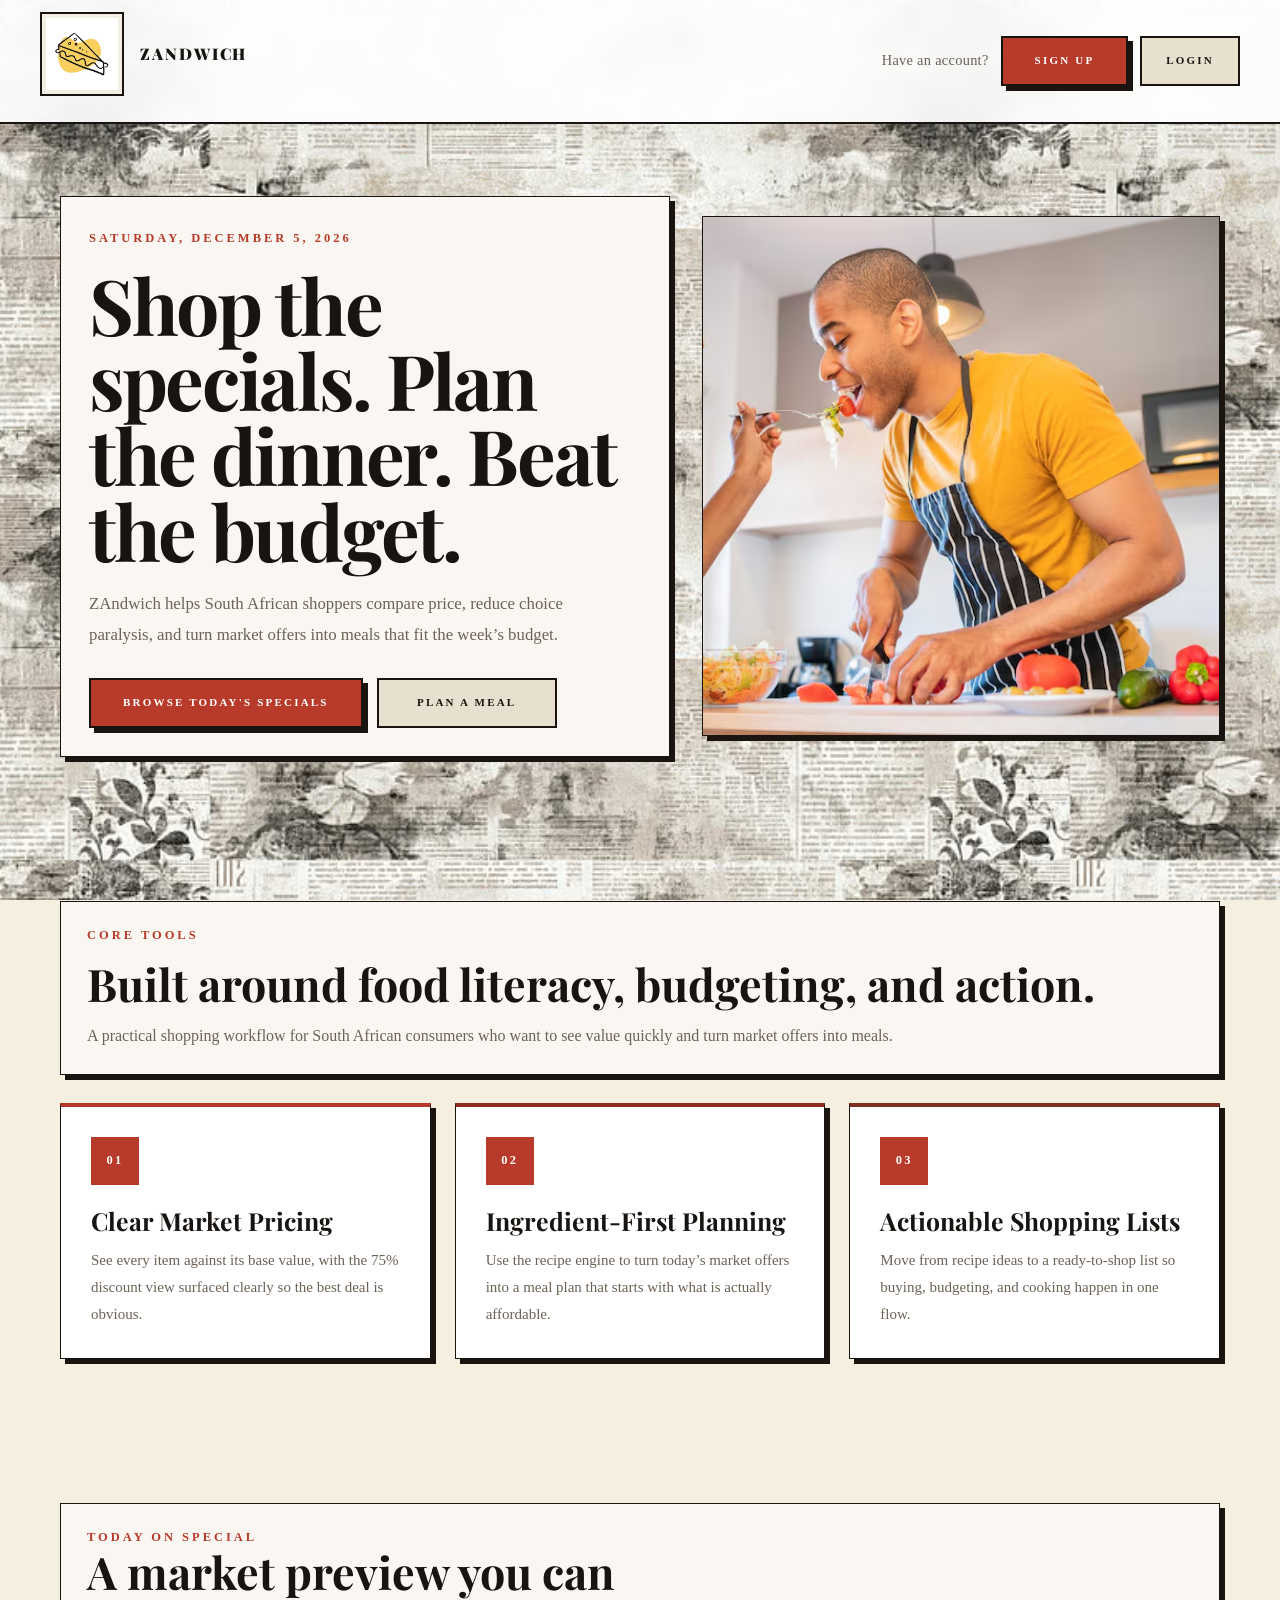
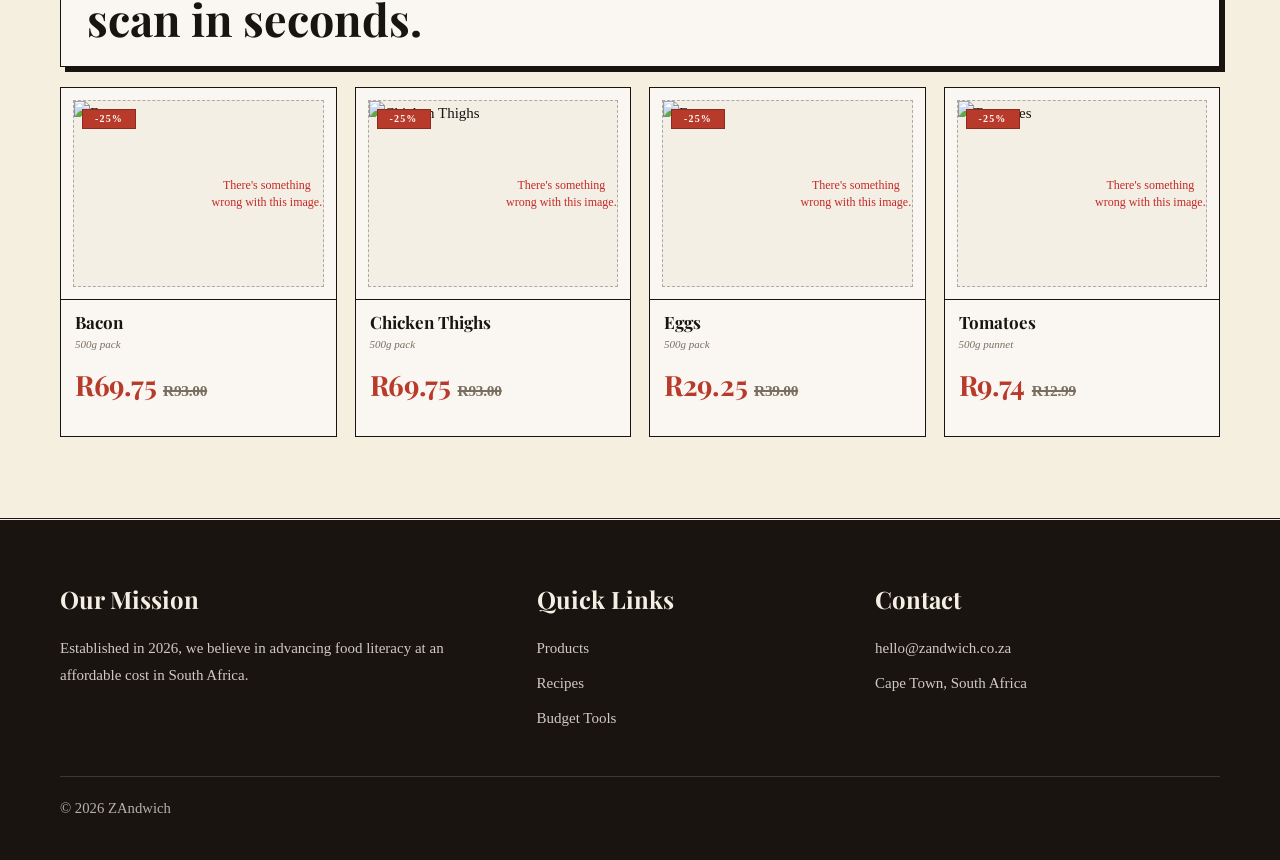
==== docs/index.html @ cca7b89f "Add files via upload" ====
<!DOCTYPE html>
<html lang="en">
<head>
  <meta charset="UTF-8">
  <meta name="viewport" content="width=device-width, initial-scale=1.0">
  <title>ZAndwich | Home</title>
  <link rel="preconnect" href="https://fonts.googleapis.com">
  <link rel="preconnect" href="https://fonts.gstatic.com" crossorigin>
  <link href="https://fonts.googleapis.com/css2?family=Inter:wght@400;500;600;700;800&family=Playfair+Display:wght@700;800;900&display=swap" rel="stylesheet">
  <link rel="icon" type="image/jpeg" href="../Media/sandwich-simple-doodle-illustration-vector.jpg">
  <link rel="apple-touch-icon" href="../Media/sandwich-simple-doodle-illustration-vector.jpg">
  <link rel="stylesheet" href="style.css">
</head>
<body class="landing-page">
  <header class="landing-header">
    <div class="landing-container landing-header__inner">
      <a href="home.html" class="landing-brand" aria-label="Go to home page">
        <img class="site-logo site-logo--landing" src="../Media/sandwich-simple-doodle-illustration-vector.jpg" alt="ZAndwich logo" loading="eager">
        <span class="landing-brand__wordmark">ZAndwich</span>
      </a>
      <div class="landing-header__auth">
        <span class="landing-header__question">Have an account?</span>
        <a href="profile.html?mode=register" class="btn-primary">Sign Up</a>
        <a href="profile.html?mode=login" class="btn-secondary">Login</a>
      </div>
    </div>
  </header>

  <main>
    <section class="landing-section landing-hero-section">
      <div class="landing-container">
        <div class="split-hero">
          <div class="split-hero__content">
            <p class="split-hero__eyebrow" id="landing-date">Monday, April 20, 2026</p>
            <h1 class="split-hero__title">Shop the specials. Plan the dinner. Beat the budget.</h1>
            <p class="split-hero__lede">ZAndwich helps South African shoppers compare price, reduce choice paralysis, and turn market offers into meals that fit the week’s budget.</p>
            <div class="split-hero__actions">
              <a href="shop.html?specials=1" class="btn-primary">Browse Today's Specials</a>
              <a href="recipes.html" class="btn-secondary">Plan a Meal</a>
            </div>
          </div>
          <div class="split-hero__media">
            <img src="../Media/portrait-young-latin-couple-cooking-together-kitchen-home_58466-15643.avif" alt="A couple cooking together in a kitchen" loading="eager">
          </div>
        </div>
      </div>
    </section>

    <section class="landing-section landing-features-section">
      <div class="landing-container">
        <div class="section-intro">
          <p class="section-intro__eyebrow">Core Tools</p>
          <h2 class="section-intro__title">Built around food literacy, budgeting, and action.</h2>
          <p class="section-intro__lede">A practical shopping workflow for South African consumers who want to see value quickly and turn market offers into meals.</p>
        </div>
        <div class="feature-grid">
          <article class="feature-card feature-card--green">
            <span class="feature-card__index">01</span>
            <h3>Clear Market Pricing</h3>
            <p>See every item against its base value, with the 75% discount view surfaced clearly so the best deal is obvious.</p>
          </article>
          <article class="feature-card feature-card--orange">
            <span class="feature-card__index">02</span>
            <h3>Ingredient-First Planning</h3>
            <p>Use the recipe engine to turn today’s market offers into a meal plan that starts with what is actually affordable.</p>
          </article>
          <article class="feature-card feature-card--gold">
            <span class="feature-card__index">03</span>
            <h3>Actionable Shopping Lists</h3>
            <p>Move from recipe ideas to a ready-to-shop list so buying, budgeting, and cooking happen in one flow.</p>
          </article>
        </div>
      </div>
    </section>

    <section class="landing-section landing-specials-section">
      <div class="landing-container">
        <div class="section-intro section-intro--split">
          <div>
            <p class="section-intro__eyebrow">Today on Special</p>
            <h2 class="section-intro__title">A market preview you can scan in seconds.</h2>
          </div>
          <p class="section-intro__lede"></p>
        </div>
        <div class="specials-rail" id="landing-specials-rail" aria-label="Today on special" aria-live="polite">
          <p class="shop-error">Loading specials...</p>
        </div>
      </div>
    </section>
  </main>

  <footer class="landing-footer">
    <div class="landing-container">
      <div class="landing-footer__grid">
        <div class="landing-footer__column">
          <h3>Our Mission</h3>
          <p>Established in 2026, we believe in advancing food literacy at an affordable cost in South Africa.</p>
        </div>
        <nav class="landing-footer__column" aria-label="Quick links">
          <h3>Quick Links</h3>
          <a href="shop.html?specials=1">Products</a>
          <a href="recipes.html">Recipes</a>
          <a href="profile.html">Budget Tools</a>
        </nav>
        <div class="landing-footer__column">
          <h3>Contact</h3>
          <a href="mailto:hello@zandwich.co.za">hello@zandwich.co.za</a>
          <p>Cape Town, South Africa</p>
        </div>
      </div>
      <div class="landing-footer__base">
        <p>© 2026 ZAndwich</p>
      </div>
    </div>
  </footer>

  <script src="scripts/data-utils.js"></script>
  <script>
    (function () {
      const dateElement = document.getElementById('landing-date');

      if (dateElement) {
        const formatted = new Intl.DateTimeFormat('en-US', {
          weekday: 'long',
          month: 'long',
          day: 'numeric',
          year: 'numeric'
        }).format(new Date());

        dateElement.textContent = formatted;
      }

      const specialsRail = document.getElementById('landing-specials-rail');
      if (!specialsRail) return;

      const escapeHtml = value => String(value || '')
        .replace(/&/g, '&amp;')
        .replace(/</g, '&lt;')
        .replace(/>/g, '&gt;')
        .replace(/"/g, '&quot;')
        .replace(/'/g, '&#39;');

      function hydrateSpecialImages(scope) {
        scope.querySelectorAll('.product-card-img[data-image-url]').forEach(container => {
          const imageUrl = (container.dataset.imageUrl || '').trim();
          const imageAlt = (container.dataset.imageAlt || 'Product image').trim();
          const errorLabel = container.querySelector('.product-image-error');
          if (errorLabel) errorLabel.classList.add('is-hidden');

          if (!imageUrl) {
            const label = container.querySelector('.product-card-img-label');
            if (label) label.classList.add('is-hidden');
            if (errorLabel) errorLabel.classList.remove('is-hidden');
            return;
          }

          if (container.querySelector('img')) return;

          const img = document.createElement('img');
          img.src = imageUrl;
          img.alt = imageAlt;
          img.addEventListener('load', () => {
            const label = container.querySelector('.product-card-img-label');
            if (label) label.classList.add('is-hidden');
          });
          img.addEventListener('error', () => {
            const label = container.querySelector('.product-card-img-label');
            if (label) label.classList.add('is-hidden');
            if (errorLabel) errorLabel.classList.remove('is-hidden');
          });
          container.prepend(img);
        });
      }

      async function loadSpecials() {
        try {
          const response = await fetch('scripts/products.JSON');
          if (!response.ok) throw new Error('Failed to load products.');

          const rawProducts = await response.json();
          const normalizedProducts = Array.isArray(rawProducts)
            ? rawProducts.map(product => window.ZDataUtils?.normalizeProductData ? window.ZDataUtils.normalizeProductData(product) : product)
            : [];

          const specials = normalizedProducts
            .filter(product => product && product.available !== false && product.special)
            .sort((a, b) => {
              const aSaving = Number(a.compareAtPrice || 0) - Number(a.price || 0);
              const bSaving = Number(b.compareAtPrice || 0) - Number(b.price || 0);
              return bSaving - aSaving || String(a.name || '').localeCompare(String(b.name || ''));
            })
            .slice(0, 4);

          if (!specials.length) {
            specialsRail.innerHTML = '<p class="shop-error">No specials available right now.</p>';
            return;
          }

          specialsRail.innerHTML = specials.map(product => {
            const priceMarkup = window.ZDataUtils?.renderPriceMarkup
              ? window.ZDataUtils.renderPriceMarkup(product)
              : `<span class="product-card-price">R${Number(product.price || 0).toFixed(2)}</span>`;

            return `
              <article class="product-card landing-special-card">
                <a href="product.html?id=${encodeURIComponent(product.id)}" class="product-card-link" aria-label="View ${escapeHtml(product.name)}">
                  <div class="product-card-img" data-image-url="${escapeHtml(product.img || '')}" data-image-alt="${escapeHtml(product.name)}">
                    ${window.ZDataUtils?.renderDiscountBadge ? window.ZDataUtils.renderDiscountBadge(product) : ''}
                    <span class="product-card-img-label">[IMG]</span>
                    <span class="product-image-error is-hidden">There's something wrong with this image.</span>
                  </div>
                  <div class="product-card-body">
                    <span class="product-card-name">${escapeHtml(product.name)}</span>
                    <span class="product-card-qty">${escapeHtml(product.unit || `${product.weight || 0}g`)}</span>
                    ${priceMarkup}
                  </div>
                </a>
              </article>
            `;
          }).join('');

          hydrateSpecialImages(specialsRail);
        } catch (error) {
          console.error(error);
          specialsRail.innerHTML = '<p class="shop-error">Could not load special offers.</p>';
        }
      }

      loadSpecials();
    })();
  </script>
</body>
</html>
---- docs/style.css ----
/* ZAndwich site styles */

/* ── Reset & Base ── */
*, *::before, *::after { box-sizing: border-box; margin: 0; padding: 0; }

:root {
  --cream: #F4EFE4;
  --cream-dark: #E8E0CE;
  --ink: #1A1410;
  --ink-light: #3D3428;
  --ink-faint: #7A6E60;
  --red: #B83A2A;
  --red-dark: #8C2B1E;
  --rule: #1A1410;
  --card-bg: #FAF7F2;
  --paper-base: #f5efdf;
  --paper-texture-url-primary: url('../Media/pngtree-newspaper-textured-background-with-grunge-and-vintage-elements-in-a-white-image_17281530.jpg');
  --paper-texture-url-secondary: url('../Media/istockphoto-1355531876-612x612.jpg');
}

html { scroll-behavior: smooth; }

.is-hidden {
  display: none !important;
}

body {
  background-color: var(--paper-base);
  color: var(--ink);
  font-family: 'Libre Baskerville', Georgia, serif;
  font-size: 15px;
  line-height: 1.6;
  position: relative;
  isolation: isolate;
}


body.landing-page {
  --landing-surface: #ffffff;
  --landing-ink: #171411;
  --landing-muted: #6c6256;
  --landing-border: rgba(23, 20, 17, 0.12);
  --landing-shadow: 0 18px 45px rgba(23, 20, 17, 0.08);
  --landing-accent: var(--red);
  --landing-accent-2: var(--red-dark);
  --landing-accent-3: #7e2f22;
  background: var(--paper-base);
  color: var(--landing-ink);
  font-family: 'Libre Baskerville', Georgia, serif;
}

body.landing-page .site-logo--landing {
  width: 84px;
  height: 84px;
}

.landing-container {
  width: 100%;
  max-width: 1200px;
  margin: 0 auto;
  padding: 0 20px;
}

.landing-header {
  position: sticky;
  top: 0;
  z-index: 50;
  background: rgba(255, 255, 255, 0.92);
  backdrop-filter: blur(10px);
  border-bottom: 2px solid var(--ink);
}

.landing-header__inner {
  min-height: 58px;
  padding: 12px 0;
  display: flex;
  align-items: center;
  justify-content: space-between;
  gap: 24px;
}

.landing-brand {
  display: inline-flex;
  align-items: center;
  gap: 16px;
  color: inherit;
  text-decoration: none;
}

.landing-brand__wordmark {
  font-family: 'Playfair Display', serif;
  font-size: 1rem;
  letter-spacing: 0.12em;
  text-transform: uppercase;
  font-weight: 900;
}

.landing-header__auth {
  display: inline-flex;
  align-items: center;
  gap: 12px;
  flex-wrap: wrap;
  justify-content: flex-end;
}

.landing-header__question {
  font-family: 'Libre Baskerville', serif;
  font-size: 0.9rem;
  color: var(--landing-muted);
  letter-spacing: 0.02em;
}

.landing-section {
  padding: 72px 0;
}

.split-hero {
  display: flex;
  align-items: center;
  gap: 32px;
}

.split-hero__content {
  flex: 1 1 54%;
  min-width: 0;
  padding: 28px;
  background: var(--card-bg);
  border: 1.5px solid var(--ink);
  box-shadow: 5px 5px 0 var(--ink);
}

.split-hero__eyebrow {
  display: inline-flex;
  align-items: center;
  gap: 10px;
  margin-bottom: 18px;
  color: var(--red);
  font-size: 0.78rem;
  font-weight: 700;
  letter-spacing: 0.24em;
  text-transform: uppercase;
}

.split-hero__title {
  max-width: 12ch;
  margin: 0;
  font-family: 'Playfair Display', serif;
  font-size: clamp(3rem, 6vw, 5.5rem);
  line-height: 0.98;
  letter-spacing: -0.03em;
}

.split-hero__lede {
  max-width: 58ch;
  margin-top: 20px;
  font-size: 1.05rem;
  line-height: 1.85;
  color: var(--landing-muted);
}

.split-hero__actions {
  display: flex;
  flex-wrap: wrap;
  gap: 14px;
  margin-top: 28px;
}

.split-hero__media {
  flex: 1 1 46%;
  display: flex;
  justify-content: flex-end;
}

.split-hero__media img {
  display: block;
  width: 100%;
  height: 100%;
  min-height: 520px;
  object-fit: cover;
  object-position: 78% center;
  border-radius: 0;
  border: 1.5px solid var(--ink);
  box-shadow: 5px 5px 0 var(--ink);
}

.section-intro {
  display: grid;
  gap: 14px;
  padding: 24px 26px;
  background: var(--card-bg);
  border: 1.5px solid var(--ink);
  box-shadow: 5px 5px 0 var(--ink);
  margin-bottom: 28px;
}

.section-intro--split {
  grid-template-columns: minmax(0, 1fr) minmax(0, 0.9fr);
  align-items: end;
}

.landing-specials-section .section-intro {
  margin-bottom: 20px;
}

.section-intro__eyebrow {
  color: var(--red);
  font-size: 0.78rem;
  font-weight: 700;
  letter-spacing: 0.24em;
  text-transform: uppercase;
}

.section-intro__title {
  margin: 0;
  font-family: 'Playfair Display', serif;
  font-size: clamp(2rem, 3.5vw, 3.3rem);
  line-height: 1.05;
}

.section-intro__lede {
  margin: 0;
  font-size: 1rem;
  line-height: 1.85;
  color: var(--landing-muted);
}

.feature-grid {
  display: grid;
  grid-template-columns: repeat(3, minmax(0, 1fr));
  gap: 24px;
}

.feature-card {
  background: var(--landing-surface);
  border-radius: 0;
  padding: 30px;
  box-shadow: 5px 5px 0 var(--ink);
  border: 1.5px solid var(--ink);
  border-top: 4px solid var(--red);
}

.feature-card--green {
  border-top-color: var(--red);
}

.feature-card--orange {
  border-top-color: var(--red-dark);
}

.feature-card--gold {
  border-top-color: #7e2f22;
}

.feature-card__index {
  display: inline-flex;
  align-items: center;
  justify-content: center;
  min-width: 48px;
  min-height: 48px;
  margin-bottom: 22px;
  border-radius: 0;
  background: var(--red);
  color: #fff;
  font-size: 0.78rem;
  font-weight: 800;
  letter-spacing: 0.18em;
}

.feature-card h3 {
  margin: 0 0 12px;
  font-family: 'Playfair Display', serif;
  font-size: 1.55rem;
  line-height: 1.1;
}

.feature-card p {
  margin: 0;
  color: var(--landing-muted);
  line-height: 1.8;
}

.specials-rail {
  display: grid;
  grid-auto-flow: column;
  grid-auto-columns: minmax(250px, 1fr);
  gap: 18px;
  overflow-x: auto;
  padding-bottom: 8px;
  scroll-snap-type: x proximity;
}

.special-card {
  scroll-snap-align: start;
  background: var(--landing-surface);
  border-radius: 0;
  box-shadow: 5px 5px 0 var(--ink);
  overflow: hidden;
  border: 1.5px solid var(--ink);
}

.special-card__image {
  aspect-ratio: 4 / 3;
  background:
    radial-gradient(circle at 22% 18%, rgba(255, 255, 255, 0.72), transparent 26%),
    linear-gradient(135deg, #9fc27b 0%, #d9d08f 48%, #b6d0c8 100%);
}

.special-card__image--tomato {
  background:
    radial-gradient(circle at 24% 20%, rgba(255, 255, 255, 0.72), transparent 26%),
    linear-gradient(135deg, #c65a4a 0%, #ea9c6d 48%, #d4bc72 100%);
}

.special-card__image--eggs {
  background:
    radial-gradient(circle at 24% 20%, rgba(255, 255, 255, 0.72), transparent 26%),
    linear-gradient(135deg, #d7d1bf 0%, #f1e4b3 48%, #c8a27a 100%);
}

.special-card__image--oil {
  background:
    radial-gradient(circle at 24% 20%, rgba(255, 255, 255, 0.72), transparent 26%),
    linear-gradient(135deg, #c8a54f 0%, #e4d38c 48%, #9f8454 100%);
}

.special-card__body {
  padding: 22px;
}

.special-card__badge {
  display: inline-flex;
  align-items: center;
  justify-content: center;
  margin-bottom: 14px;
  padding: 6px 10px;
  border-radius: 0;
  background: var(--red);
  color: #fff;
  font-size: 0.72rem;
  font-weight: 800;
  letter-spacing: 0.18em;
  text-transform: uppercase;
}

.special-card h3 {
  margin: 0;
  font-family: 'Playfair Display', serif;
  font-size: 1.55rem;
  line-height: 1.1;
}

.special-card__price {
  margin: 12px 0 4px;
  font-size: 1.7rem;
  font-weight: 800;
  letter-spacing: -0.03em;
}

.special-card__meta {
  margin: 0;
  color: var(--landing-muted);
  font-size: 0.95rem;
}

.landing-button {
  display: inline-flex;
  align-items: center;
  justify-content: center;
  text-decoration: none;
}

.landing-header__auth .btn-secondary {
  min-width: 0;
}

.landing-header__auth .btn-primary {
  min-width: 0;
}

.landing-footer {
  background: var(--ink);
  color: #f3ede4;
  padding: 80px 0 32px;
}

.landing-footer__grid {
  display: grid;
  grid-template-columns: minmax(0, 1.3fr) minmax(0, 0.9fr) minmax(0, 1fr);
  gap: 28px;
}

.landing-footer__column h3 {
  margin: 0 0 16px;
  font-family: 'Playfair Display', serif;
  font-size: 1.5rem;
}

.landing-footer__column p,
.landing-footer__column a {
  color: rgba(243, 237, 228, 0.84);
  text-decoration: none;
  line-height: 1.8;
}

.landing-footer__column a:hover {
  color: #fff;
}

.landing-special-card .product-card-body {
  border-top: 1px solid var(--ink);
}

.landing-special-card.product-card:hover {
  transform: translateY(-2px);
  box-shadow: 5px 5px 0 var(--red-dark);
}

.landing-footer__column a {
  display: block;
  margin-bottom: 8px;
}

.landing-footer__base {
  margin-top: 36px;
  padding-top: 20px;
  border-top: 1px solid rgba(243, 237, 228, 0.16);
  color: rgba(243, 237, 228, 0.72);
  font-size: 0.92rem;
}

@media (max-width: 960px) {
  .split-hero,
  .feature-grid,
  .landing-footer__grid,
  .section-intro--split {
    grid-template-columns: 1fr;
  }

  .split-hero {
    flex-direction: column;
  }

  .split-hero__content {
    width: 100%;
  }

  .split-hero__media {
    order: -1;
    width: 100%;
  }

  .feature-grid {
    grid-template-columns: 1fr;
  }

  .landing-footer__grid {
    display: grid;
  }
}

@media (max-width: 720px) {
  .landing-header__inner {
    min-height: auto;
    padding-top: 12px;
    padding-bottom: 12px;
  }

  .landing-header__auth {
    justify-content: flex-start;
  }

  .split-hero__title {
    max-width: 14ch;
  }

  .split-hero__media img {
    min-height: 320px;
  }

  .landing-section,
  .landing-footer {
    padding-top: 56px;
  }
}
body::before {
  content: '';
  position: fixed;
  inset: 0;
  pointer-events: none;
  z-index: 0;
  background-image: var(--paper-texture-url-primary), var(--paper-texture-url-secondary);
  background-repeat: repeat, repeat;
  background-size: 860px auto, 640px auto;
  background-position: center top, left top;
  opacity: 1;
  mix-blend-mode: multiply;
}

body > * {
  position: relative;
  z-index: 1;
}

/* ── navigation-bar ── */
.navigation-bar {
  background: #fff;
  text-align: center;
  padding: 28px 40px 0;
  border-bottom: 3px double var(--ink);
  position: relative;
}

.navigation-bar-date {
  font-family: 'Libre Baskerville', serif;
  font-size: 11px;
  letter-spacing: 0.15em;
  color: var(--ink-faint);
  text-transform: uppercase;
  margin-bottom: 8px;
}

.navigation-bar-title {
  font-family: 'Playfair Display', serif;
  font-size: clamp(52px, 8vw, 96px);
  font-weight: 900;
  letter-spacing: -0.02em;
  line-height: 1;
  color: var(--ink);
}

.navigation-bar-brand {
  display: inline-block;
  font-size: 1.15em;
  font-weight: 900;
  letter-spacing: -0.04em;
  color: #fff;
  background: var(--red);
  padding: 0.12em 0.35em 0.08em;
  border: 2px solid var(--ink);
  line-height: 1;
  vertical-align: text-bottom;
  margin-right: -0.08em;
}

.navigation-bar-subtitle {
  display: inline-block;
  position: relative;
  font-size: 0.72em;
  vertical-align: text-bottom;
  letter-spacing: 0;
  font-weight: 400;
  color: var(--ink);
  margin-left: 0.08em;
}

.navigation-bar-subtitle::after {
  content: '';
  position: absolute;
  left: 0;
  right: 0;
  bottom: -0.08em;
  height: 0.18em;
  background: linear-gradient(90deg, var(--ink) 12%, transparent 12%, transparent 24%, var(--ink) 24%, var(--ink) 36%, transparent 36%, transparent 48%, var(--ink) 48%, var(--ink) 60%, transparent 60%, transparent 72%, var(--ink) 72%, var(--ink) 84%, transparent 84%, transparent 100%);
  transform: skewX(-8deg);
}

.navigation-bar-tagline {
  font-family: 'IM Fell English', serif;
  font-style: italic;
  font-size: 15px;
  color: var(--ink-faint);
  margin: 6px 0 18px;
  letter-spacing: 0.03em;
}

.navigation-bar-rule {
  border: none;
  border-top: 1px solid var(--ink);
  margin: 0 -40px;
}

/* ── Navigation ── */
nav.site-nav {
  background: #fff;
  display: flex;
  align-items: center;
  justify-content: center;
  flex-wrap: wrap;
  gap: 18px;
  padding: 12px 40px;
  border-bottom: 2px solid var(--ink);
  position: relative;
  min-height: 58px;
}

.nav-brand {
  display: inline-flex;
  align-items: center;
  gap: 12px;
  position: absolute;
  left: 30px;
  top: -112px;
}

.brand-link {
  display: inline-flex;
  align-items: center;
  gap: 12px;
  text-decoration: none;
  color: inherit;
  height: 84px;
}

.brand-link:hover {
  opacity: 0.86;
}

.site-logo {
  display: block;
  width: 84px;
  height: 84px;
  object-fit: contain;
  border: 1.5px solid var(--ink);
  background: var(--cream);
  padding: 2px;
  box-sizing: border-box;
}

.site-mark {
  display: inline-flex;
  align-items: center;
  justify-content: center;
  width: 38px;
  height: 38px;
  border: 1.5px solid var(--ink);
  background: var(--cream);
  font-family: 'Playfair Display', serif;
  font-size: 1.08rem;
  font-weight: 900;
  color: var(--ink);
  letter-spacing: -0.02em;
}

.site-name {
  display: flex;
  align-items: center;
  height: 84px;
  font-family: 'Playfair Display', serif;
  font-size: 1.02rem;
  letter-spacing: 0.12em;
  color: var(--ink);
  text-transform: uppercase;
  white-space: nowrap;
}

.nav-links {
  display: flex;
  align-items: center;
  flex-wrap: wrap;
  gap: 10px;
  justify-content: center;
}

.nav-links a {
  font-family: 'Libre Baskerville', serif;
  font-size: 11px;
  letter-spacing: 0.18em;
  text-transform: uppercase;
  color: var(--ink);
  text-decoration: none;
  padding: 0 18px;
  transition: color 0.2s;
}

.nav-links a:hover {
  color: var(--red);
}

.nav-divider {
  color: var(--ink-faint);
  font-size: 14px;
  user-select: none;
}

.nav-actions {
  display: flex;
  align-items: center;
  gap: 12px;
  position: absolute;
  right: 30px;
  top: -88px;
}

.nav-icon {
  display: inline-flex;
  align-items: center;
  justify-content: center;
  width: 36px;
  height: 36px;
  border: 1px solid var(--ink);
  background: #fff;
  color: var(--ink);
  text-decoration: none;
  transition: color 0.2s, border-color 0.2s, background 0.2s;
}

.nav-icon:hover {
  color: var(--red);
  border-color: var(--red);
  background: #fff8f4;
}

.nav-icon svg {
  width: 18px;
  height: 18px;
  fill: currentColor;
}

@media (max-width: 840px) {
  nav.site-nav {
    justify-content: center;
    padding: 12px 24px;
    min-height: auto;
  }

  .nav-brand,
  .nav-actions {
    position: static;
  }

  .nav-links {
    justify-content: center;
  }
}

/* ── Hero Banner ── */
.hero {
  background: #fff;
  border-bottom: 2px solid var(--ink);
  padding: 48px 60px;
  display: grid;
  grid-template-columns: 1fr 1fr;
  gap: 48px;
  align-items: center;
  max-width: 1400px;
  margin: 0 auto;
}

.hero-left {}

.hero-kicker {
  font-family: 'Libre Baskerville', serif;
  font-size: 10px;
  letter-spacing: 0.25em;
  text-transform: uppercase;
  color: var(--ink-faint);
  display: flex;
  align-items: center;
  gap: 10px;
  margin-bottom: 12px;
}

.hero-kicker::before,
.hero-kicker::after {
  content: '';
  flex: 1;
  height: 1px;
  background: var(--ink-faint);
}

.hero-headline {
  font-family: 'Playfair Display', serif;
  font-size: clamp(32px, 4.5vw, 58px);
  font-weight: 900;
  line-height: 1.08;
  color: var(--ink);
  margin-bottom: 16px;
}

.hero-headline-emphasis {
  display: inline-block;
  font-size: 1.15em;
  letter-spacing: 0.06em;
  padding: 0.3em 0.7em 0.25em;
  background: var(--red);
  background-image:
    radial-gradient(circle, rgba(255,255,255,0.18) 1.5px, transparent 1.5px),
    radial-gradient(circle, rgba(0,0,0,0.14) 2px, transparent 2px),
    radial-gradient(circle, rgba(255,255,255,0.12) 0.9px, transparent 0.9px);
  background-size: 24px 24px, 34px 34px, 12px 12px;
  background-position: 0 0, 10px 14px, 6px 8px;
  color: #fff;
  line-height: 1;
  position: relative;
  clip-path: polygon(0 0, 95% 0, 100% 10%, 100% 85%, 94% 100%, 85% 88%, 72% 100%, 60% 90%, 42% 100%, 26% 92%, 12% 100%, 0 90%);
}

.hero-standfirst {
  font-family: 'Libre Baskerville', serif;
  font-size: 13px;
  font-style: italic;
  color: var(--ink-faint);
  margin-bottom: 28px;
  line-height: 1.7;
}

.btn-primary {
  display: inline-block;
  background: var(--red);
  color: #fff;
  font-family: 'Libre Baskerville', serif;
  font-size: 11px;
  font-weight: 700;
  letter-spacing: 0.2em;
  text-transform: uppercase;
  text-decoration: none;
  padding: 14px 32px;
  border: 2px solid var(--ink);
  border-radius: 0;
  box-shadow: 5px 5px 0 var(--ink);
  cursor: pointer;
  transition: background 0.2s, transform 0.1s, box-shadow 0.2s;
}

.btn-primary:hover {
  background: var(--red-dark);
  transform: translateY(-1px);
  box-shadow: 5px 5px 0 rgba(0, 0, 0, 0.15);
}

.btn-primary:active { transform: translateY(0); }

/* Illustration box */
.hero-illustration {
  border: 2px dashed var(--ink);
  background: var(--cream);
  aspect-ratio: 4/3;
  display: flex;
  flex-direction: column;
  align-items: center;
  justify-content: center;
  gap: 8px;
  position: relative;
  overflow: hidden;
}

.hero-illustration img {
  width: 100%;
  height: 100%;
  object-fit: cover;
  display: block;
}

.hero-illustration-label {
  font-family: 'Libre Baskerville', serif;
  font-size: 10px;
  letter-spacing: 0.2em;
  text-transform: uppercase;
  color: var(--ink-faint);
}

.hero-illustration-sub {
  font-family: 'IM Fell English', serif;
  font-style: italic;
  font-size: 13px;
  color: var(--ink-faint);
}

/* ── Product Sections ── */
.products-area {
  background:
    linear-gradient(180deg, rgba(229, 208, 166, 0.95) 0%, rgba(223, 198, 150, 0.96) 100%),
    var(--cream-dark);
  padding: 48px 60px;
  max-width: 1400px;
  margin: 0 auto;
  border-left: 1px solid rgba(26, 20, 16, 0.14);
  border-right: 1px solid rgba(26, 20, 16, 0.14);
}

.section-header {
  display: flex;
  align-items: center;
  gap: 16px;
  margin-bottom: 28px;
}

.section-title {
  font-family: 'Libre Baskerville', serif;
  font-size: 11px;
  font-weight: 700;
  letter-spacing: 0.25em;
  text-transform: uppercase;
  color: var(--ink);
  white-space: nowrap;
}

.section-rule {
  flex: 1;
  height: 1px;
  background: var(--ink);
}

.section-subtitle {
  font-family: 'IM Fell English', serif;
  font-size: 16px;
  color: var(--ink-faint);
  margin: -14px 0 22px;
  font-style: italic;
}

.index-category-block {
  margin-bottom: 48px;
}

.index-carousel {
  display: grid;
  grid-template-columns: auto 1fr auto;
  gap: 12px;
  align-items: stretch;
}

.carousel-viewport {
  overflow: hidden;
}

.carousel-track {
  display: flex;
  transition: transform 0.25s ease;
}

.carousel-page {
  flex: 0 0 100%;
  display: grid;
  grid-template-columns: repeat(5, minmax(0, 1fr));
  gap: 20px;
}

.carousel-nav {
  border: 1.5px solid var(--ink);
  background: #fff;
  color: var(--ink);
  min-width: 40px;
  font-size: 26px;
  line-height: 1;
  cursor: pointer;
}

.carousel-nav:hover:not(:disabled) {
  color: var(--red);
  border-color: var(--red);
}

.carousel-nav:disabled {
  opacity: 0.35;
  cursor: not-allowed;
}

.index-carousel.is-single {
  grid-template-columns: 1fr;
}

.index-carousel.is-single .carousel-nav {
  display: none;
}

@media (max-width: 1400px) {
  .carousel-page {
    grid-template-columns: repeat(4, minmax(0, 1fr));
  }
}

@media (max-width: 1120px) {
  .carousel-page {
    grid-template-columns: repeat(3, minmax(0, 1fr));
  }
}

@media (max-width: 860px) {
  .index-carousel {
    grid-template-columns: 1fr;
  }

  .carousel-nav {
    display: none;
  }

  .carousel-page {
    grid-template-columns: repeat(2, minmax(0, 1fr));
  }
}

@media (max-width: 560px) {
  .carousel-page {
    grid-template-columns: 1fr;
  }
}

.shop-layout {
  display: grid;
  grid-template-columns: minmax(260px, 320px) 1fr;
  gap: 32px;
  align-items: start;
  margin-bottom: 28px;
}

.shop-sidebar {
  display: grid;
  gap: 18px;
}

.shop-sidebar label,
.shop-sidebar .filter-group,
.shop-sidebar .budget-control {
  display: flex;
  flex-direction: column;
  gap: 10px;
  background: #fff;
  border: 1.5px solid var(--ink);
  padding: 18px 18px 14px;
  box-shadow: 4px 4px 0 rgba(26, 20, 16, 0.07);
}

.shop-toggle-row {
  display: flex;
  align-items: center;
  gap: 10px;
  background: #fff;
  border: 1.5px solid var(--ink);
  padding: 12px 14px;
  box-shadow: 4px 4px 0 rgba(26, 20, 16, 0.07);
}

.shop-toggle-row input[type='checkbox'] {
  width: 18px;
  height: 18px;
  accent-color: var(--red);
  cursor: pointer;
}

.shop-toggle-row span {
  font-family: 'Libre Baskerville', serif;
  font-size: 0.8rem;
  letter-spacing: 0.12em;
  text-transform: uppercase;
  color: var(--ink);
}

.shop-results {
  display: grid;
  gap: 24px;
}

.results-header {
  display: flex;
  justify-content: space-between;
  align-items: center;
  background: #fff;
  border: 1.5px solid var(--ink);
  padding: 14px 18px;
  box-shadow: 4px 4px 0 rgba(26, 20, 16, 0.07);
}

.results-count {
  font-family: 'Libre Baskerville', serif;
  font-size: 0.9rem;
  letter-spacing: 0.05em;
  color: var(--ink);
}

.filter-inputs {
  display: flex;
  gap: 10px;
  flex-wrap: wrap;
  align-items: center;
}

.filter-panel {
  display: grid;
  gap: 18px;
}

.btn-filter {
  display: inline-flex;
  align-items: center;
  gap: 8px;
  justify-content: center;
  border: 1.5px solid var(--ink);
  background: var(--cream);
  color: var(--ink);
  font-family: inherit;
  font-size: 0.95rem;
  text-transform: uppercase;
  letter-spacing: 0.18em;
  padding: 12px 14px;
  cursor: pointer;
}

.btn-filter svg {
  width: 16px;
  height: 16px;
  fill: currentColor;
}

.filter-summary {
  color: var(--ink-faint);
  font-size: 0.85rem;
}

.shop-sidebar span,
.shop-sidebar .budget-label {
  font-family: 'Libre Baskerville', serif;
  font-size: 0.78rem;
  letter-spacing: 0.18em;
  text-transform: uppercase;
  color: var(--ink-faint);
}

.shop-sidebar input[type='search'],
.shop-sidebar select {
  width: 100%;
  border: 1.5px solid var(--ink);
  padding: 12px 14px;
  font-family: inherit;
  font-size: 0.95rem;
  color: var(--ink);
  background: var(--cream);
}

.shop-sidebar input[type='search'] {
  min-height: 46px;
}

.shop-sidebar select {
  appearance: none;
  background-image: linear-gradient(45deg, transparent 50%, var(--ink) 50%),
    linear-gradient(135deg, var(--ink) 50%, transparent 50%);
  background-position: calc(100% - 18px) calc(50% - 4px), calc(100% - 12px) calc(50% - 4px);
  background-size: 8px 8px;
  background-repeat: no-repeat;
}

.budget-control {
  justify-content: space-between;
}

.budget-bar-graph {
  display: grid;
  gap: 10px;
}

.budget-scale {
  display: flex;
  justify-content: space-between;
  color: var(--ink-faint);
  font-family: 'Libre Baskerville', serif;
  font-size: 0.75rem;
  letter-spacing: 0.14em;
  text-transform: uppercase;
}

.budget-bar-wrap {
  position: relative;
  width: 100%;
  height: 18px;
  background: var(--cream);
  border: 1.5px solid var(--ink);
  border-radius: 999px;
  overflow: hidden;
}

.budget-bar-fill {
  position: absolute;
  left: 0;
  top: 0;
  bottom: 0;
  width: 1%;
  background: var(--red);
  transition: width 0.2s ease;
  z-index: 1;
}

.budget-range {
  appearance: none;
  position: absolute;
  inset: 0;
  width: 100%;
  height: 100%;
  background: transparent;
  cursor: pointer;
  margin: 0;
  padding: 0;
  z-index: 2;
  outline: none;
}

.budget-range::-webkit-slider-thumb {
  appearance: none;
  width: 20px;
  height: 20px;
  border-radius: 50%;
  background: var(--ink);
  border: 2px solid #fff;
  box-shadow: 0 0 0 3px rgba(255,255,255,0.8);
  margin-top: 0;
}

.budget-range::-webkit-slider-runnable-track {
  background: transparent;
  border: none;
}

.budget-range::-moz-range-thumb {
  width: 20px;
  height: 20px;
  border-radius: 50%;
  background: var(--ink);
  border: 2px solid #fff;
}

.budget-range::-moz-range-track {
  background: transparent;
  border: none;
}

.budget-amount {
  font-family: 'Playfair Display', serif;
  font-size: 1.2rem;
  font-weight: 900;
  color: var(--ink);
}

.budget-slider input[type='range'] {
  width: 100%;
  accent-color: var(--red);
  cursor: grab;
}

.budget-slider input[type='range']::-webkit-slider-thumb {
  appearance: none;
  width: 28px;
  height: 28px;
  border-radius: 50%;
  background: var(--ink);
  border: 1px solid var(--ink-faint);
  box-shadow: 0 0 0 3px #fff, 0 0 0 4px rgba(26, 20, 16, 0.1);
}

.budget-slider input[type='range']::-moz-range-thumb {
  width: 28px;
  height: 28px;
  border-radius: 50%;
  background: var(--ink);
  border: 1px solid var(--ink-faint);
}

@media (max-width: 900px) {
  .shop-layout {
    grid-template-columns: 1fr;
  }
  .shop-sidebar {
    width: 100%;
  }
  .filter-inputs {
    flex-direction: column;
    align-items: stretch;
  }
}

.product-grid {
  display: grid;
  grid-template-columns: repeat(auto-fill, minmax(220px, 1fr));
  gap: 20px;
  margin-bottom: 48px;
}

.product-page .product-shop-grid {
  display: grid;
  grid-template-columns: minmax(280px, 1fr) minmax(320px, 1.3fr);
  gap: 16px;
  align-items: stretch;
  margin-bottom: 16px;
}

.product-page .product-shop-grid > .product-hero-card {
  grid-column: 1;
  grid-row: 1 / span 2;
  height: 100%;
}

.product-page .product-shop-grid > .product-detail-panel {
  grid-column: 2;
  grid-row: 1;
}

.product-page .product-shop-grid > .product-manufacturer-block {
  grid-column: 2;
  grid-row: 2;
}

.product-page .product-info-grid {
  grid-template-columns: 1fr;
}

.recipe-detail-page .product-shop-grid > .product-hero-card {
  grid-column: 1;
  grid-row: 1 / span 2;
  height: 100%;
}

.recipe-detail-page .product-shop-grid > .product-detail-panel {
  grid-column: 2;
  grid-row: 1;
}

.recipe-detail-page .product-shop-grid > .product-ingredients-panel {
  grid-column: 2;
  grid-row: 2;
}

.recipe-detail-page .product-shop-grid {
  align-items: stretch;
}

.product-page .product-shop-grid {
  align-items: stretch;
}

.products-area.product-page {
  padding-top: 28px;
  padding-bottom: 28px;
}

.product-page .product-hero-card {
  min-height: 380px;
}

.product-page .product-card-img {
  min-height: 260px;
}

.product-page .product-card-body {
  padding: 12px 14px 14px;
}

.product-card-copy {
  font-family: 'Libre Baskerville', serif;
  font-size: 0.95rem;
  color: var(--ink-faint);
  margin-top: 14px;
  line-height: 1.75;
}

.product-detail-panel {
  border: 1px solid var(--ink);
  background: #fff;
  padding: 18px 18px;
  box-shadow: 6px 6px 0 rgba(26, 20, 16, 0.08);
}

.product-label {
  display: inline-block;
  font-family: 'Libre Baskerville', serif;
  font-size: 0.72rem;
  letter-spacing: 0.18em;
  text-transform: uppercase;
  color: var(--ink-faint);
  margin-bottom: 0.9rem;
}

.product-detail-heading {
  font-family: 'Playfair Display', serif;
  font-size: clamp(42px, 4vw, 56px);
  font-weight: 900;
  margin: 0 0 18px;
  line-height: 1.02;
}

.product-detail-copy {
  font-family: 'Libre Baskerville', serif;
  font-size: 1rem;
  color: var(--ink);
  line-height: 1.8;
  margin-bottom: 12px;
}

.product-hero-meta {
  display: flex;
  flex-wrap: wrap;
  gap: 10px;
  color: var(--ink-faint);
  font-family: 'Libre Baskerville', serif;
  font-size: 0.85rem;
  letter-spacing: 0.12em;
  text-transform: uppercase;
  margin-bottom: 14px;
}

.product-hero-meta span {
  padding: 8px 12px;
  border: 1px solid rgba(26, 20, 16, 0.15);
  background: #fbf2e6;
}

.product-cta {
  display: flex;
  gap: 10px;
  align-items: center;
  flex-wrap: wrap;
  margin-bottom: 10px;
}

.quantity-selector {
  display: inline-flex;
  align-items: center;
  border: 1px solid rgba(26, 20, 16, 0.25);
  background: rgba(255,255,255,0.95);
}

.quantity-selector button,
.quantity-selector input {
  font-family: 'Libre Baskerville', serif;
  font-size: 0.95rem;
  border: none;
  padding: 12px 14px;
}

.quantity-selector button {
  background: #fff;
  cursor: pointer;
  color: var(--ink);
}

.quantity-selector input {
  width: 3rem;
  text-align: center;
}

.btn-add {
  padding: 16px 30px;
}

.product-detail-note {
  font-family: 'Libre Baskerville', serif;
  font-size: 0.95rem;
  color: var(--ink-faint);
  line-height: 1.8;
}

.product-info-grid {
  display: grid;
  grid-template-columns: 1fr 1fr;
  gap: 12px;
  margin-bottom: 16px;
}

.recipe-detail-page .product-info-grid {
  grid-template-columns: 1fr;
}

.product-info-block {
  background: #fff;
  border: 1px solid var(--ink);
  padding: 12px;
  box-shadow: 4px 4px 0 rgba(26, 20, 16, 0.06);
}

.product-info-title {
  font-family: 'Playfair Display', serif;
  font-size: 1.05rem;
  font-weight: 900;
  margin-bottom: 14px;
  letter-spacing: 0.08em;
  text-transform: uppercase;
}

.product-specs {
  list-style: none;
  padding-left: 0;
  color: var(--ink-faint);
  line-height: 1.8;
}

.product-specs li {
  margin-bottom: 8px;
}

.recipe-video-wrap {
  position: relative;
  width: 100%;
  padding-top: 56.25%;
  border: 1px solid var(--ink);
  background: #000;
}

.recipe-video-wrap iframe {
  position: absolute;
  top: 0;
  left: 0;
  width: 100%;
  height: 100%;
  border: 0;
}

.recipe-video-actions {
  margin: 14px 0 0;
}

.recipe-video-empty {
  margin: 12px 0 0;
  font-family: 'Libre Baskerville', serif;
  font-size: 0.95rem;
  color: var(--ink-faint);
}

.wishlist-layout {
  display: grid;
  grid-template-columns: repeat(2, minmax(280px, 420px));
  gap: 24px;
  justify-content: center;
  max-width: 980px;
  margin: 0 auto;
}

.wishlist-column {
  border: 1px solid var(--ink);
  background: #fff;
  padding: 18px;
  width: 100%;
}

.wishlist-title {
  font-family: 'Playfair Display', serif;
  font-size: 1.3rem;
  margin-bottom: 14px;
}

.wishlist-grid {
  display: grid;
  gap: 14px;
  justify-items: center;
}

.wishlist-card {
  border: 1px solid rgba(26, 20, 16, 0.2);
  background: var(--card-bg);
}

.wishlist-actions {
  padding: 10px 12px 12px;
  display: grid;
  grid-template-columns: 1fr 1fr;
  gap: 8px;
}

.wishlist-empty {
  color: var(--ink-faint);
  font-family: 'Libre Baskerville', serif;
}

.btn-wishlist-product,
.btn-wishlist-recipe,
.btn-wishlist-detail {
  min-width: 120px;
}

.wishlist-toast {
  position: fixed;
  left: 50%;
  bottom: 22px;
  transform: translateX(-50%);
  background: var(--ink);
  color: #fff;
  border: 1px solid #fff;
  padding: 10px 14px;
  font-size: 12px;
  letter-spacing: 0.06em;
  opacity: 0;
  pointer-events: none;
  transition: opacity 0.2s ease;
  z-index: 9999;
}

.wishlist-toast-show {
  opacity: 1;
}

@media (max-width: 900px) {
  .wishlist-layout {
    grid-template-columns: 1fr;
    max-width: 460px;
  }
}

@media (max-width: 960px) {
  .product-page .product-shop-grid,
  .product-info-grid {
    grid-template-columns: 1fr;
  }
}

/* Product Card */
.product-card {
  background: var(--card-bg);
  border: 1.5px solid var(--ink);
  display: flex;
  flex-direction: column;
  text-decoration: none;
  color: inherit;
  transition: transform 0.15s, box-shadow 0.15s;
  position: relative;
}

.product-card:hover {
  transform: translateY(-2px);
  box-shadow: 4px 4px 0 var(--ink);
}

.product-card-img {
  border: 1.5px dashed #aaa;
  margin: 12px 12px 0;
  aspect-ratio: 4/3;
  background: var(--cream);
  display: flex;
  align-items: center;
  justify-content: center;
  overflow: hidden;
  position: relative;
}

.product-discount-badge {
  position: absolute;
  top: 8px;
  left: 8px;
  z-index: 2;
  display: inline-flex;
  align-items: center;
  justify-content: center;
  min-width: 54px;
  padding: 4px 8px;
  border: 1px solid var(--red-dark);
  background: var(--red);
  color: #fff;
  font-family: 'Libre Baskerville', serif;
  font-size: 10px;
  font-weight: 700;
  letter-spacing: 0.12em;
  text-transform: uppercase;
  line-height: 1;
  overflow: hidden;
  isolation: isolate;
  box-shadow: 0 0 0 rgba(184, 58, 42, 0.45);
  animation: badge-bob 2.2s ease-in-out infinite, badge-glow 2s ease-in-out infinite;
}

.product-discount-badge::before,
.product-discount-badge::after {
  content: '';
  position: absolute;
  pointer-events: none;
}

.product-discount-badge::before {
  top: -32%;
  left: -55%;
  width: 44%;
  height: 170%;
  background: linear-gradient(120deg, transparent 0%, rgba(255, 255, 255, 0.78) 50%, transparent 100%);
  transform: rotate(12deg);
  animation: badge-shimmer 2.8s linear infinite;
  z-index: 1;
}

.product-discount-badge::after {
  top: -2px;
  right: -2px;
  width: 12px;
  height: 12px;
  background:
    radial-gradient(circle, rgba(255, 255, 255, 0.95) 0 22%, transparent 40%),
    radial-gradient(circle, rgba(255, 242, 180, 0.85) 0 45%, transparent 70%);
  opacity: 0;
  filter: drop-shadow(0 0 3px rgba(255, 244, 201, 0.9));
  animation: badge-sparkle 1.9s ease-in-out infinite;
  z-index: 2;
}

@keyframes badge-bob {
  0%,
  100% {
    transform: translateY(0);
  }
  50% {
    transform: translateY(-2px);
  }
}

@keyframes badge-glow {
  0%,
  100% {
    box-shadow: 0 0 0 rgba(184, 58, 42, 0.35);
  }
  50% {
    box-shadow: 0 0 10px rgba(184, 58, 42, 0.45);
  }
}

@keyframes badge-shimmer {
  0% {
    left: -55%;
    opacity: 0;
  }
  16% {
    opacity: 1;
  }
  36% {
    left: 128%;
    opacity: 0;
  }
  100% {
    left: 128%;
    opacity: 0;
  }
}

@keyframes badge-sparkle {
  0%,
  100% {
    transform: scale(0.55) rotate(0deg);
    opacity: 0;
  }
  35% {
    transform: scale(1) rotate(18deg);
    opacity: 0.95;
  }
  70% {
    transform: scale(0.72) rotate(32deg);
    opacity: 0;
  }
}

@media (prefers-reduced-motion: reduce) {
  .product-discount-badge,
  .product-discount-badge::before,
  .product-discount-badge::after {
    animation: none !important;
  }
}

.product-card-img img {
  width: 100%;
  height: 100%;
  object-fit: cover;
}

.product-card-img-label {
  font-family: 'Libre Baskerville', serif;
  font-size: 10px;
  letter-spacing: 0.15em;
  text-transform: uppercase;
  color: #bbb;
}

.product-image-error {
  font-family: 'Libre Baskerville', serif;
  font-size: 12px;
  color: #c62828;
  text-align: center;
  line-height: 1.4;
  max-width: 82%;
}

.product-card-body {
  padding: 12px 14px 14px;
  flex: 1;
  display: flex;
  flex-direction: column;
  border-top: 1px solid var(--ink);
  margin-top: 12px;
}

.product-card-name {
  font-family: 'Playfair Display', serif;
  font-size: 17px;
  font-weight: 700;
  line-height: 1.2;
  margin-bottom: 3px;
}

.product-card-qty {
  font-family: 'Libre Baskerville', serif;
  font-size: 11px;
  color: var(--ink-faint);
  margin-bottom: 10px;
  font-style: italic;
}

.recipe-ingredients-available {
  display: block;
  font-family: 'Libre Baskerville', serif;
  font-size: 10px;
  color: var(--green, #4a7c59);
  margin-bottom: 8px;
  font-weight: 600;
  text-transform: uppercase;
  letter-spacing: 0.5px;
}

.product-card-price {
  font-family: 'Playfair Display', serif;
  font-size: 28px;
  font-weight: 700;
  color: var(--ink);
  margin-bottom: 14px;
  letter-spacing: -0.01em;
}
.product-card-price-hero {
  display: inline-flex;
  align-items: baseline;
  gap: 12px;
  margin-top: 4px;
  margin-bottom: 18px;
}
.product-card-price-sale {
  flex-wrap: wrap;
}
.product-price-current {
  color: var(--red);
}
.product-price-compare {
  color: var(--ink-faint);
  font-family: 'Libre Baskerville', serif;
  font-size: 0.55em;
  text-decoration: line-through;
  text-decoration-thickness: 2px;
}
.product-page .product-card-price,
.recipe-grid .product-card-price,
.product-page .product-card-price-hero {
  font-size: clamp(30px, 3vw, 42px);
}
.product-page .product-card-price-sale,
.recipe-grid .product-card-price-sale {
  display: inline-flex;
  align-items: baseline;
  gap: 12px;
}

.btn-order {
  display: block;
  background: var(--red);
  color: #fff;
  font-family: 'Libre Baskerville', serif;
  font-size: 10px;
  font-weight: 700;
  letter-spacing: 0.22em;
  text-transform: uppercase;
  text-align: center;
  text-decoration: none;
  padding: 11px 0;
  border: none;
  cursor: pointer;
  margin-top: auto;
  transition: background 0.2s;
}

.btn-order:hover { background: var(--red-dark); }

.note-form-wrapper {
  max-width: 820px;
  margin: 0 auto 48px;
}

.note-paper {
  position: relative;
  background: #fbf2e6;
  border: 1px solid rgba(26, 20, 16, 0.35);
  padding: 36px 34px 28px;
  box-shadow: inset 0 0 0 1px rgba(255, 255, 255, 0.8), 0 10px 18px rgba(26, 20, 16, 0.08);
  background-image:
    linear-gradient(rgba(255,255,255,0.08) 1px, transparent 1px),
    linear-gradient(90deg, rgba(0,0,0,0.05) 1px, transparent 1px);
  background-size: 100% 48px, 24px 24px;
  overflow: hidden;
}

.note-paper::before {
  content: '';
  position: absolute;
  top: 0;
  left: 0;
  width: 100%;
  height: 24px;
  background: linear-gradient(135deg, transparent 10%, rgba(0,0,0,0.03) 10%, rgba(0,0,0,0.03) 20%, transparent 20%, transparent 30%, rgba(0,0,0,0.03) 30%, rgba(0,0,0,0.03) 40%, transparent 40%, transparent 60%, rgba(0,0,0,0.03) 60%, rgba(0,0,0,0.03) 70%, transparent 70%, transparent 90%, rgba(0,0,0,0.03) 90%);
}

.note-paper::after {
  content: '';
  position: absolute;
  bottom: -10px;
  left: 12px;
  right: 12px;
  height: 12px;
  background: radial-gradient(circle at 10px 50%, transparent 0, transparent 5px, rgba(26,20,16,0.08) 5px, rgba(26,20,16,0.08) 6px, transparent 6px);
  background-size: 20px 20px;
}

.note-stamp {
  position: absolute;
  top: 20px;
  right: 24px;
  border: 1px solid var(--ink);
  padding: 8px 12px;
  font-family: 'IM Fell English', serif;
  font-size: 0.78rem;
  letter-spacing: 0.18em;
  text-transform: uppercase;
  color: var(--ink-faint);
  background: rgba(255, 255, 255, 0.7);
}

.note-headline {
  font-family: 'Playfair Display', serif;
  font-size: 1.3rem;
  font-weight: 900;
  letter-spacing: 0.14em;
  text-transform: uppercase;
  margin-bottom: 1.1rem;
  color: var(--ink);
}

.note-form label {
  display: block;
  margin-bottom: 1.1rem;
  font-family: 'Libre Baskerville', serif;
  color: var(--ink);
}

.note-label {
  display: block;
  font-size: 0.75rem;
  letter-spacing: 0.18em;
  text-transform: uppercase;
  margin-bottom: 0.35rem;
  color: var(--ink-faint);
}

.note-form input,
.note-form textarea {
  width: 100%;
  border: 1px dashed rgba(26, 20, 16, 0.45);
  background: rgba(255, 255, 255, 0.94);
  color: var(--ink);
  font-family: 'Libre Baskerville', serif;
  font-size: 0.95rem;
  padding: 14px 14px;
  line-height: 1.6;
  box-shadow: inset 0 1px 0 rgba(255, 255, 255, 0.7);
  outline: none;
}

.note-form textarea {
  min-height: 180px;
  resize: vertical;
}

.note-form input::placeholder,
.note-form textarea::placeholder {
  color: rgba(26, 20, 16, 0.45);
}

.note-actions {
  margin-top: 1.2rem;
}

.note-paper .note-footnote {
  margin-top: 18px;
  font-family: 'Libre Baskerville', serif;
  font-size: 0.85rem;
  color: var(--ink-faint);
  letter-spacing: 0.06em;
}
.recipe-availability-summary {
  font-family: 'Libre Baskerville', serif;
  font-size: 0.95rem;
  line-height: 1.7;
  color: var(--ink-light);
  margin-bottom: 16px;
}
.recipe-availability-actions {
  margin-bottom: 16px;
}
.recipe-availability-actions .btn-primary {
  width: 100%;
  text-align: center;
}

.recipe-status {
  max-width: 820px;
  margin: 0 auto 24px;
  color: var(--ink-faint);
  font-family: 'Libre Baskerville', serif;
  font-size: 0.95rem;
}

.recipe-grid {
  display: grid;
  grid-template-columns: repeat(auto-fill, minmax(220px, 1fr));
  gap: 20px;
  max-width: 1400px;
  margin: 0 auto 40px;
}

.recipe-grid .product-card {
  min-height: 240px;
}

.recipe-grid .product-card-img {
  margin: 0;
  border: none;
  aspect-ratio: 4/3;
}

.recipe-grid .product-card-img-label {
  display: none;
}

.recipe-grid .product-card-body {
  padding: 14px;
}

.recipe-grid .product-card-img img {
  display: block;
}

.recipe-grid .btn-order {
  margin-top: 12px;
}

/* ── Footer ── */
footer {
  background: #fff;
  border-top: 3px double var(--ink);
  padding: 40px 60px 0;
}

.footer-grid {
  display: grid;
  grid-template-columns: 2fr 1.5fr 1fr;
  gap: 40px;
  max-width: 1400px;
  margin: 0 auto 32px;
}

.footer-col-title {
  font-family: 'Libre Baskerville', serif;
  font-size: 10px;
  font-weight: 700;
  letter-spacing: 0.25em;
  text-transform: uppercase;
  color: var(--ink);
  margin-bottom: 14px;
  padding-bottom: 8px;
  border-bottom: 1px solid var(--ink);
}

.footer-col p,
.footer-col address {
  font-family: 'Libre Baskerville', serif;
  font-size: 13px;
  color: var(--ink-light);
  font-style: normal;
  line-height: 1.8;
}

.footer-col p span {
  color: var(--red);
}

.footer-social {
  display: flex;
  gap: 20px;
  flex-wrap: wrap;
}

.footer-social a {
  display: inline-flex;
  align-items: center;
  gap: 8px;
  font-family: 'Libre Baskerville', serif;
  font-size: 13px;
  color: var(--ink);
  text-decoration: none;
  transition: color 0.2s;
}

.footer-social svg {
  width: 18px;
  height: 18px;
  fill: currentColor;
}

.footer-social a:hover { color: var(--red); }

.footer-bottom {
  border-top: 1px solid var(--ink);
  text-align: center;
  padding: 20px 0 24px;
  max-width: 1400px;
  margin: 0 auto;
}

.footer-bottom-name {
  font-family: 'Playfair Display', serif;
  font-size: 28px;
  font-weight: 900;
  color: var(--ink);
  letter-spacing: -0.01em;
}

.footer-bottom-copy {
  font-family: 'Libre Baskerville', serif;
  font-size: 11px;
  color: var(--ink-faint);
  letter-spacing: 0.1em;
  margin-top: 4px;
}

/* ── Responsive ── */
@media (max-width: 768px) {
  .hero {
    grid-template-columns: 1fr;
    padding: 32px 24px;
  }
  .products-area { padding: 32px 24px; }
  .footer-grid {
    grid-template-columns: 1fr;
    gap: 28px;
  }
  footer { padding: 32px 24px 0; }
  nav.site-nav {
    justify-content: center;
    padding: 16px 24px;
  }
  .nav-links {
    justify-content: center;
  }
  .nav-actions {
    justify-content: center;
    width: 100%;
  }
  nav { gap: 0; flex-wrap: wrap; }
  nav a { padding: 4px 12px; }
  .navigation-bar { padding: 20px 24px 0; }
  .navigation-bar-rule { margin: 0 -24px; }
}


.hero-headline-emphasis {
  display: inline-block;
  color: black; 
  animation: pulse-red 2s infinite;
}

@keyframes pulse-red {
  0% { transform: scale(1); opacity: 1; }
  50% { transform: scale(1.05); opacity: 0.8; }
  100% { transform: scale(1); opacity: 1; }
}



/* ── Cart badge on nav icon ── */
.nav-icon {
  position: relative;
}

.cart-badge {
  position: absolute;
  top: -6px;
  right: -6px;
  background: var(--red);
  color: #fff;
  font-family: 'Libre Baskerville', serif;
  font-size: 10px;
  font-weight: 700;
  min-width: 18px;
  height: 18px;
  border-radius: 50%;
  display: none;
  align-items: center;
  justify-content: center;
  line-height: 1;
  border: 1.5px solid #fff;
  pointer-events: none;
}

.cart-flash {
  animation: cart-pop 0.6s ease;
}

@keyframes cart-pop {
  0%   { transform: scale(1); }
  40%  { transform: scale(1.35); }
  70%  { transform: scale(0.9); }
  100% { transform: scale(1); }
}

/* ── Cart page ── */
.cart-empty {
  max-width: 640px;
  margin: 0 auto;
  text-align: center;
  padding: 40px 0;
}

.cart-empty-msg {
  font-family: 'Libre Baskerville', serif;
  font-style: italic;
  color: var(--ink-faint);
  margin-bottom: 28px;
  line-height: 1.7;
}

.cart-items-list {
  display: flex;
  flex-direction: column;
  gap: 0;
  margin-bottom: 24px;
  border: 1.5px solid var(--ink);
  background: var(--card-bg);
}

.cart-row {
  display: grid;
  grid-template-columns: 1fr auto auto auto;
  align-items: center;
  gap: 16px;
  padding: 16px 20px;
  border-bottom: 1px solid var(--ink);
}

.cart-row:last-child {
  border-bottom: none;
}

.cart-row-info {
  display: flex;
  flex-direction: column;
  gap: 3px;
}

.cart-row-name {
  font-family: 'Playfair Display', serif;
  font-size: 16px;
  font-weight: 700;
  color: var(--ink);
}

.cart-row-meta {
  font-family: 'Libre Baskerville', serif;
  font-size: 12px;
  font-style: italic;
  color: var(--ink-faint);
}

.cart-row-controls {
  display: flex;
  align-items: center;
  gap: 0;
  border: 1px solid var(--ink);
  background: #fff;
}

.qty-btn {
  width: 32px;
  height: 32px;
  background: var(--cream);
  border: none;
  font-size: 16px;
  cursor: pointer;
  color: var(--ink);
  font-family: 'Libre Baskerville', serif;
  transition: background 0.15s;
}

.qty-btn:hover { background: var(--cream-dark); }

.qty-display {
  width: 36px;
  text-align: center;
  font-family: 'Playfair Display', serif;
  font-size: 15px;
  font-weight: 700;
  color: var(--ink);
  border-left: 1px solid var(--ink);
  border-right: 1px solid var(--ink);
  line-height: 32px;
  display: inline-block;
}

.cart-row-subtotal {
  font-family: 'Playfair Display', serif;
  font-size: 17px;
  font-weight: 700;
  color: var(--ink);
  min-width: 70px;
  text-align: right;
}

.cart-remove {
  background: none;
  border: 1px solid transparent;
  color: var(--ink-faint);
  font-size: 14px;
  cursor: pointer;
  width: 28px;
  height: 28px;
  display: flex;
  align-items: center;
  justify-content: center;
  transition: color 0.2s, border-color 0.2s;
  font-family: inherit;
}

.cart-remove:hover {
  color: var(--red);
  border-color: var(--red);
}

.cart-totals {
  display: flex;
  justify-content: space-between;
  align-items: center;
  padding: 18px 20px;
  background: #fff;
  border: 1.5px solid var(--ink);
  border-top: none;
  margin-bottom: 24px;
}

.cart-totals-group {
  border: 1.5px solid var(--ink);
  background: #fff;
  margin-bottom: 24px;
}

.cart-totals-group .cart-totals {
  border-left: 0;
  border-right: 0;
  border-bottom: 0;
  border-top: 0;
  margin-bottom: 0;
}

.cart-totals-group .cart-totals:first-child {
  border-top: 0;
}

.cart-totals-group .cart-totals-primary {
  border-top: 1.5px solid var(--ink);
}

.cart-total-label {
  font-family: 'Libre Baskerville', serif;
  font-size: 11px;
  font-weight: 700;
  letter-spacing: 0.22em;
  text-transform: uppercase;
  color: var(--ink-faint);
}

.cart-total-amount {
  font-family: 'Playfair Display', serif;
  font-size: 28px;
  font-weight: 900;
  color: var(--ink);
}

.cart-cta-row {
  display: flex;
  gap: 16px;
  flex-wrap: wrap;
  align-items: center;
  margin-bottom: 40px;
}

.cart-continue {
  text-decoration: none;
  display: inline-flex;
  align-items: center;
  justify-content: center;
  min-width: 180px;
  padding: 14px 24px;
}

/* ── Checkout page ── */
.checkout-layout {
  display: grid;
  grid-template-columns: minmax(0, 1.65fr) minmax(320px, 1fr);
  gap: 24px;
  align-items: start;
  margin-bottom: 40px;
}

.checkout-panel {
  background: #fff;
  border: 1.5px solid var(--ink);
  padding: 22px;
  box-shadow: 4px 4px 0 rgba(26, 20, 16, 0.06);
}

.checkout-field-grid {
  display: grid;
  grid-template-columns: repeat(3, minmax(0, 1fr));
  gap: 16px;
}

.checkout-field {
  display: flex;
  flex-direction: column;
  gap: 7px;
}

.checkout-field span {
  font-family: 'Libre Baskerville', serif;
  font-size: 10px;
  font-weight: 700;
  letter-spacing: 0.18em;
  text-transform: uppercase;
  color: var(--ink-faint);
}

.checkout-field input,
.checkout-field textarea {
  width: 100%;
  border: 1px solid rgba(26, 20, 16, 0.28);
  background: #fefefe;
  padding: 11px 12px;
  font-family: 'Libre Baskerville', serif;
  font-size: 0.95rem;
  color: var(--ink);
  line-height: 1.5;
}

.checkout-field textarea {
  resize: vertical;
  min-height: 96px;
}

.checkout-field-wide {
  grid-column: span 3;
}

.checkout-items-list {
  border: 1px solid var(--ink);
  background: var(--card-bg);
  margin-bottom: 16px;
}

.checkout-line-item {
  display: flex;
  justify-content: space-between;
  gap: 16px;
  padding: 12px 14px;
  border-bottom: 1px solid rgba(26, 20, 16, 0.18);
  font-family: 'Libre Baskerville', serif;
  font-size: 0.95rem;
}

.checkout-line-item:last-child {
  border-bottom: none;
}

.checkout-total-row {
  display: flex;
  justify-content: space-between;
  align-items: baseline;
  gap: 16px;
  padding: 12px 4px;
  border-top: 1px solid rgba(26, 20, 16, 0.2);
}

.checkout-total-row span {
  font-family: 'Libre Baskerville', serif;
  font-size: 0.8rem;
  letter-spacing: 0.14em;
  text-transform: uppercase;
  color: var(--ink-faint);
}

.checkout-total-row strong {
  font-family: 'Playfair Display', serif;
  font-size: 1.6rem;
  color: var(--ink);
}

.checkout-total-row-sub strong,
.checkout-total-row-vat strong {
  font-size: 1.25rem;
  font-weight: 700;
}

.checkout-submit {
  width: 100%;
  margin-top: 16px;
}

.checkout-summary .cart-continue {
  width: 100%;
  margin-top: 12px;
}

@media (max-width: 1120px) {
  .checkout-layout {
    grid-template-columns: 1fr;
  }

  .checkout-summary {
    order: 2;
  }
}

@media (max-width: 860px) {
  .checkout-field-grid {
    grid-template-columns: repeat(2, minmax(0, 1fr));
  }

  .checkout-field-wide {
    grid-column: span 2;
  }
}

@media (max-width: 560px) {
  .checkout-panel {
    padding: 18px;
  }

  .checkout-field-grid {
    grid-template-columns: 1fr;
  }

  .checkout-field-wide {
    grid-column: span 1;
  }
}

/* ── Checkout layout hotfix ── */
main.products-area form.checkout-layout {
  display: grid;
  grid-template-columns: minmax(0, 1.65fr) minmax(320px, 1fr);
  gap: 24px;
  align-items: start;
}

main.products-area form.checkout-layout .checkout-panel {
  background: #fff;
  border: 1.5px solid var(--ink);
  padding: 22px;
}

main.products-area form.checkout-layout .checkout-field-grid {
  display: grid;
  grid-template-columns: repeat(3, minmax(0, 1fr));
  gap: 16px;
}

main.products-area form.checkout-layout label.checkout-field {
  display: flex;
  flex-direction: column;
  gap: 7px;
}

main.products-area form.checkout-layout label.checkout-field span {
  font-size: 10px;
  letter-spacing: 0.18em;
  text-transform: uppercase;
  font-weight: 700;
  color: var(--ink-faint);
}

main.products-area form.checkout-layout label.checkout-field input,
main.products-area form.checkout-layout label.checkout-field textarea {
  width: 100%;
  display: block;
  border: 1px solid rgba(26, 20, 16, 0.28);
  background: #fefefe;
  padding: 11px 12px;
  font-family: 'Libre Baskerville', serif;
  font-size: 0.95rem;
  color: var(--ink);
}

main.products-area form.checkout-layout label.checkout-field.checkout-field-wide {
  grid-column: span 3;
}

main.products-area form.checkout-layout .checkout-summary .cart-continue,
main.products-area form.checkout-layout .checkout-submit {
  width: 100%;
}

@media (max-width: 1120px) {
  main.products-area form.checkout-layout {
    grid-template-columns: 1fr;
  }
}

@media (max-width: 860px) {
  main.products-area form.checkout-layout .checkout-field-grid {
    grid-template-columns: repeat(2, minmax(0, 1fr));
  }

  main.products-area form.checkout-layout label.checkout-field.checkout-field-wide {
    grid-column: span 2;
  }
}

@media (max-width: 560px) {
  main.products-area form.checkout-layout .checkout-field-grid {
    grid-template-columns: 1fr;
  }

  main.products-area form.checkout-layout label.checkout-field.checkout-field-wide {
    grid-column: span 1;
  }
}

/* ── Order confirmed ── */
.confirmation-layout {
  background: #fff;
  border: 1.5px solid var(--ink);
  box-shadow: 4px 4px 0 rgba(26, 20, 16, 0.06);
  padding: 24px;
  max-width: 1020px;
  margin: 0 auto 36px;
}

.order-confirmed-msg {
  font-family: 'Libre Baskerville', serif;
  font-style: italic;
  color: var(--ink-faint);
  margin-bottom: 22px;
  line-height: 1.7;
}

.confirmation-grid {
  display: grid;
  grid-template-columns: repeat(4, minmax(0, 1fr));
  gap: 14px;
  margin-bottom: 20px;
}

.confirmation-card {
  border: 1px solid rgba(26, 20, 16, 0.24);
  background: var(--card-bg);
  padding: 14px;
  min-height: 88px;
  display: flex;
  flex-direction: column;
  justify-content: space-between;
}

.confirmation-label {
  font-family: 'Libre Baskerville', serif;
  font-size: 10px;
  letter-spacing: 0.18em;
  text-transform: uppercase;
  color: var(--ink-faint);
}

.confirmation-value {
  font-family: 'Playfair Display', serif;
  font-size: clamp(1.2rem, 2vw, 1.8rem);
  color: var(--ink);
  line-height: 1.2;
}

.confirmation-notice {
  border: 1px solid rgba(26, 20, 16, 0.24);
  background: #fffdf8;
  padding: 16px 18px;
  margin-bottom: 22px;
}

.confirmation-notice p {
  font-family: 'Libre Baskerville', serif;
  color: var(--ink-light);
  line-height: 1.7;
}

.confirmation-notice p + p {
  margin-top: 6px;
}

.confirmation-layout .cart-cta-row {
  margin-bottom: 0;
}

@media (max-width: 1000px) {
  .confirmation-grid {
    grid-template-columns: repeat(2, minmax(0, 1fr));
  }
}

@media (max-width: 640px) {
  .confirmation-layout {
    padding: 18px;
  }

  .confirmation-grid {
    grid-template-columns: 1fr;
  }

  .confirmation-layout .cart-cta-row {
    flex-direction: column;
    align-items: stretch;
  }

  .confirmation-layout .btn-primary,
  .confirmation-layout .cart-continue {
    width: 100%;
  }
}

/* ── Shop card link wrapper ── */
.product-card-link {
  text-decoration: none;
  color: inherit;
  display: flex;
  flex-direction: column;
  flex: 1;
}

.product-card-actions {
  display: grid;
  gap: 10px;
  padding: 0 14px 14px;
}

.product-card-actions .btn-order {
  width: 100%;
}

.product-card-actions .btn-secondary {
  width: 100%;
  min-width: 0;
}

.product-card-actions .btn-filter {
  width: 100%;
}

.product-card-actions .btn-recipe-add-cart {
  width: 100%;
}

/* ── Product not found ── */
.product-not-found {
  text-align: center;
  padding: 60px 20px;
  grid-column: 1 / -1;
}

.product-not-found h2 {
  font-family: 'Playfair Display', serif;
  font-size: 2rem;
  color: var(--red);
  margin-bottom: 12px;
}

.product-not-found p {
  font-family: 'Libre Baskerville', serif;
  color: var(--ink-faint);
  margin-bottom: 24px;
}

/* ── About / Contact / Profile info cards (replaces inline styles) ── */
.info-card-body {
  border-top: none;
  margin-top: 0;
}

.info-card-desc {
  font-family: 'Libre Baskerville', serif;
  font-size: 13px;
  color: var(--ink-faint);
  margin-top: 6px;
  line-height: 1.7;
}

.page-intro {
  max-width: 820px;
  margin: 0 auto 32px;
  font-size: 1.05rem;
  line-height: 1.8;
  color: var(--ink-light);
}

.page-intro-sm {
  max-width: 820px;
  margin: 0 auto 24px;
  font-size: 1rem;
  line-height: 1.8;
  color: var(--ink-light);
}

.page-actions {
  display: flex;
  flex-wrap: wrap;
  gap: 14px;
  justify-content: center;
  margin-bottom: 40px;
}

/* ── About page alignment ── */
.about-page .section-header,
.about-page .page-intro,
.about-page .page-intro-sm,
.about-page .about-mission-grid {
  max-width: 1060px;
  margin-left: auto;
  margin-right: auto;
}

.about-page .page-intro,
.about-page .page-intro-sm {
  text-align: left;
}

.about-page .about-mission-grid {
  grid-template-columns: repeat(3, minmax(0, 1fr));
  gap: 20px;
  margin-bottom: 44px;
}

/* Contact page alignment */
.contact-page .section-header,
.contact-page .page-intro,
.contact-page .product-grid,
.contact-page .note-form-wrapper {
  max-width: 1060px;
  margin-left: auto;
  margin-right: auto;
}

.contact-page .page-intro {
  text-align: left;
}

.contact-page .product-grid {
  grid-template-columns: repeat(3, minmax(0, 1fr));
}

@media (max-width: 980px) {
  .contact-page .product-grid {
    grid-template-columns: repeat(2, minmax(0, 1fr));
  }
}

@media (max-width: 640px) {
  .contact-page .product-grid {
    grid-template-columns: 1fr;
  }
}

.about-page .about-mission-grid .product-card {
  height: 100%;
}

.about-page .about-mission-grid .product-card-body {
  height: 100%;
}

@media (max-width: 980px) {
  .about-page .about-mission-grid {
    grid-template-columns: repeat(2, minmax(0, 1fr));
  }
}

@media (max-width: 640px) {
  .about-page .about-mission-grid {
    grid-template-columns: 1fr;
  }
}

.auth-page {
  padding-bottom: 56px;
}
.auth-layout {
  display: grid;
  grid-template-columns: repeat(2, minmax(0, 1fr));
  gap: 24px;
  max-width: 1200px;
  margin: 0 auto;
}
.auth-panel {
  min-height: 100%;
  padding-top: 36px;
  overflow: visible;
}
.auth-panel .note-stamp {
  top: -18px;
  right: 22px;
  z-index: 2;
  background: #fbf2e6;
}
.auth-panel .note-headline,
.auth-panel .page-intro-sm {
  max-width: 100%;
}
.auth-form {
  display: grid;
  gap: 16px;
}
.auth-form select,
.auth-form input {
  width: 100%;
  border: 1px solid rgba(26, 20, 16, 0.2);
  background: #fff;
  padding: 14px 14px;
  font-family: 'Libre Baskerville', serif;
  font-size: 0.95rem;
  color: var(--ink);
}
.auth-actions {
  display: flex;
  flex-wrap: wrap;
  gap: 12px;
}
.auth-actions .btn-primary,
.auth-actions .btn-secondary {
  min-width: 160px;
}
.auth-message {
  min-height: 1.4em;
  font-family: 'Libre Baskerville', serif;
  color: var(--ink-faint);
}
.auth-message-error {
  color: var(--red);
}
.auth-summary {
  display: grid;
  gap: 10px;
  margin-top: 8px;
}
.auth-summary-name {
  font-family: 'Playfair Display', serif;
  font-size: clamp(2rem, 4vw, 3rem);
  font-weight: 900;
  color: var(--ink);
}
.auth-summary-role,
.auth-summary-meta {
  font-family: 'Libre Baskerville', serif;
  color: var(--ink-light);
}

.auth-page-actions {
  margin-top: 20px;
}

.profile-budget-settings {
  margin-top: 14px;
  display: grid;
  gap: 8px;
}

.profile-budget-row {
  display: grid;
  grid-template-columns: minmax(0, 1fr) auto;
  gap: 10px;
  align-items: center;
}

.profile-budget-row input {
  width: 100%;
  border: 1px solid rgba(26, 20, 16, 0.2);
  background: #fff;
  padding: 12px 12px;
  font-family: 'Libre Baskerville', serif;
  font-size: 0.95rem;
  color: var(--ink);
}

.profile-budget-row .btn-secondary {
  min-width: 150px;
}

@media (max-width: 900px) {
  .auth-layout {
    grid-template-columns: 1fr;
  }
}

@media (max-width: 640px) {
  .profile-budget-row {
    grid-template-columns: 1fr;
  }

  .profile-budget-row .btn-secondary {
    width: 100%;
  }
}

@media (max-width: 700px) {
  .auth-panel {
    padding-top: 30px;
  }

  .auth-panel .note-stamp {
    position: absolute;
    top: -16px;
    right: 16px;
    margin-bottom: 0;
  }

  .auth-panel .note-headline,
  .auth-panel .page-intro-sm {
    max-width: 100%;
  }
}

.btn-secondary {
  text-decoration: none;
  text-align: center;
  display: inline-flex;
  align-items: center;
  justify-content: center;
  min-width: 180px;
  padding: 14px 24px;
  background: var(--cream-dark);
  color: var(--ink);
  font-family: 'Libre Baskerville', serif;
  font-size: 11px;
  font-weight: 700;
  letter-spacing: 0.2em;
  text-transform: uppercase;
  border: 2px solid var(--ink);
  cursor: pointer;
  transition: background 0.2s;
}

.btn-secondary:hover { background: var(--cream); }

.shop-error {
  text-align: center;
  padding: 40px;
  color: var(--red);
  font-family: 'Libre Baskerville', serif;
  grid-column: 1 / -1;
}

  /* ═════ LANDING PAGE STYLES ═════ */

  /* ═════ navigation-bar ═════ */
  .landing-navigation-bar {
    background: white;
    text-align: center;
    padding: clamp(24px, 5vw, 40px) clamp(20px, 5vw, 60px) clamp(16px, 4vw, 28px);
    border-bottom: 3px double var(--ink);
    position: relative;
  }

  .landing-brand {
    display: flex;
    justify-content: center;
    margin-bottom: clamp(10px, 1.6vw, 14px);
  }

  .landing-login-cta {
    position: absolute;
    top: clamp(24px, 3vw, 34px);
    right: clamp(20px, 4vw, 56px);
    display: inline-flex;
    align-items: center;
    gap: 10px;
    font-family: 'Libre Baskerville', serif;
    font-size: 12px;
    letter-spacing: 0.08em;
    color: var(--ink-faint);
    text-transform: uppercase;
  }

  .landing-login-button {
    display: inline-flex;
    align-items: center;
    justify-content: center;
    min-width: 92px;
    padding: 10px 14px;
    border: 2px solid var(--ink);
    background: var(--cream-dark);
    color: var(--ink);
    text-decoration: none;
    font-family: 'Libre Baskerville', serif;
    font-size: 11px;
    font-weight: 700;
    letter-spacing: 0.18em;
    text-transform: uppercase;
    transition: background 0.2s ease;
  }

  .landing-login-button:hover {
    background: var(--cream);
  }

  .landing-login-button--secondary {
    background: #fff;
  }

  .landing-login-button--secondary:hover {
    background: var(--cream);
  }

  .site-logo--landing {
    width: 62px;
    height: 62px;
    border-width: 2px;
    padding: 4px;
  }

  .landing-navigation-bar .navigation-bar-date {
    font-size: clamp(10px, 1.2vw, 13px);
    margin-bottom: clamp(8px, 1.5vw, 12px);
  }

  .landing-navigation-bar .navigation-bar-title {
    font-size: clamp(48px, 10vw, 96px);
    margin-bottom: clamp(8px, 1.5vw, 12px);
  }

  .landing-navigation-bar .navigation-bar-tagline {
    font-size: clamp(14px, 1.8vw, 18px);
    font-style: italic;
    color: var(--ink-light);
    letter-spacing: 0.05em;
    margin-bottom: clamp(16px, 3vw, 24px);
  }

  .landing-navigation-bar .navigation-bar-rule {
    display: none;
  }

  @media (max-width: 720px) {
    .landing-login-cta {
      position: static;
      justify-content: center;
      margin: 10px 0 0;
      flex-wrap: wrap;
    }
  }

  /* ═════ HERO SECTION ═════ */
  .landing-hero {
    position: relative;
    overflow: hidden;
    background: #f6f1e6;
    padding: clamp(48px, 8vw, 88px) 0;
    border-bottom: 2px solid var(--ink-faint);
  }

  .landing-hero::after {
    display: none;
  }

  .landing-hero-grid {
    display: flex;
    justify-content: center;
    align-items: flex-start;
    width: 100%;
    max-width: none;
    margin: 0;
    position: relative;
    z-index: 1;
  }

  .landing-hero-stack {
    width: 100%;
    margin: 0;
  }

  .landing-hero-media {
    position: relative;
    min-height: clamp(260px, 34vw, 420px);
    border: 2px solid rgba(26, 20, 16, 0.2);
    box-shadow: 10px 10px 0 rgba(26, 20, 16, 0.1);
    background-image:
      linear-gradient(180deg, rgba(0, 0, 0, 0.05) 35%, rgba(0, 0, 0, 0.48) 100%),
      url('../Media/portrait-young-latin-couple-cooking-together-kitchen-home_58466-15643.avif');
    background-repeat: no-repeat, no-repeat;
    background-size: cover, cover;
    background-position: 80% 18%, 80% 18%;
    display: flex;
    align-items: flex-end;
    padding: clamp(20px, 3vw, 30px);
  }

  .landing-hero-content {
    background: rgba(255, 251, 243, 0.72);
    border: 1px solid rgba(26, 20, 16, 0.2);
    box-shadow: 8px 8px 0 rgba(26, 20, 16, 0.1);
    backdrop-filter: blur(6px);
    padding: clamp(22px, 3vw, 30px);
    width: 100%;
    max-width: none;
    margin-top: 14px;
    border-left: none;
    border-right: none;
    box-shadow: none;
  }

  .landing-hero-headline {
    font-family: 'Playfair Display', serif;
    font-size: clamp(30px, 5vw, 58px);
    font-weight: 900;
    line-height: 1.15;
    margin: 0;
    max-width: min(100%, 720px);
    color: #fff;
    text-shadow: 0 2px 10px rgba(0, 0, 0, 0.35);
  }

  .landing-kicker {
    font-family: 'Libre Baskerville', serif;
    font-size: clamp(10px, 1.1vw, 12px);
    letter-spacing: 0.22em;
    text-transform: uppercase;
    color: var(--red-dark);
    margin-bottom: 12px;
  }

  .landing-hero-subheading {
    font-size: clamp(14px, 1.5vw, 17px);
    line-height: 1.8;
    color: var(--ink-light);
    margin-bottom: clamp(24px, 4vw, 40px);
  }

  .landing-hero-actions {
    display: flex;
    flex-wrap: wrap;
    gap: 12px;
    margin-bottom: 24px;
  }

  .landing-hero-content .landing-hero-actions {
    justify-content: center;
  }

  .landing-hero-notes {
    display: grid;
    grid-template-columns: repeat(2, minmax(0, 1fr));
    gap: 14px;
  }

  .landing-note-card {
    background: rgba(255, 255, 255, 0.92);
    border: 1px solid rgba(26, 20, 16, 0.16);
    box-shadow: 4px 4px 0 rgba(26, 20, 16, 0.06);
    padding: 16px 16px 14px;
  }

  .landing-note-label {
    display: inline-block;
    font-family: 'Libre Baskerville', serif;
    font-size: 10px;
    letter-spacing: 0.18em;
    text-transform: uppercase;
    color: var(--ink-faint);
    margin-bottom: 8px;
  }

  .landing-note-card strong {
    display: block;
    font-family: 'Playfair Display', serif;
    font-size: clamp(16px, 1.8vw, 22px);
    line-height: 1.15;
    color: var(--ink);
    margin-bottom: 8px;
  }

  .landing-note-card p {
    font-size: 13px;
    line-height: 1.7;
    color: var(--ink-light);
  }

  /* ═════ CALL-TO-ACTION BUTTONS ═════ */
  .landing-cta-button {
    display: inline-block;
    background: var(--ink);
    color: white;
    padding: clamp(12px, 1.5vw, 16px) clamp(24px, 3vw, 40px);
    font-family: 'Playfair Display', serif;
    font-size: clamp(14px, 1.3vw, 16px);
    font-weight: 700;
    text-decoration: none;
    border: 2px solid var(--ink);
    text-transform: uppercase;
    letter-spacing: 0.05em;
    transition: all 0.3s ease;
    cursor: pointer;
  }

  .landing-cta-button:hover {
    background: var(--red);
    border-color: var(--red);
    transform: translateY(-2px);
    box-shadow: 0 8px 16px rgba(0, 0, 0, 0.15);
  }

  .landing-cta-button:active {
    transform: translateY(0);
  }

  .landing-cta-button--secondary {
    background: white;
    color: var(--ink);
    border: 2px solid var(--ink);
  }

  .landing-cta-button--secondary:hover {
    background: var(--cream-dark);
    color: var(--ink);
  }

  /* ═════ HORIZONTAL RULES ═════ */
  .landing-rule {
    width: 100%;
    height: 1px;
    background: linear-gradient(
      to right,
      transparent,
      var(--ink-faint) 10%,
      var(--ink-faint) 90%,
      transparent
    );
    margin: clamp(40px, 6vw, 60px) 0;
  }

  /* ═════ THREE-COLUMN MISSION SECTION ═════ */
  .landing-mission {
    background: white;
    padding: clamp(40px, 8vw, 80px) clamp(20px, 5vw, 60px);
    border-bottom: 2px solid var(--ink-faint);
  }

  .landing-mission-grid {
    display: grid;
    grid-template-columns: repeat(auto-fit, minmax(280px, 1fr));
    gap: clamp(30px, 4vw, 50px);
    max-width: 1200px;
    margin: 0 auto;
  }

  .mission-card {
    background: var(--card-bg);
    padding: clamp(24px, 3vw, 32px);
    border: 1px solid var(--ink-faint);
    border-left: 4px solid var(--red);
  }

  .mission-card-title {
    font-family: 'Playfair Display', serif;
    font-size: clamp(18px, 2vw, 24px);
    font-weight: 700;
    margin-bottom: clamp(12px, 2vw, 16px);
    color: var(--ink);
  }

  .mission-card p {
    font-size: clamp(14px, 1.4vw, 16px);
    line-height: 1.8;
    color: var(--ink-light);
  }

  .landing-feature-strip {
    background: white;
    padding: clamp(40px, 7vw, 70px) 0;
    border-bottom: 2px solid var(--ink-faint);
  }

  .landing-feature-grid {
    display: grid;
    grid-template-columns: repeat(3, minmax(0, 1fr));
    gap: clamp(18px, 3vw, 28px);
    max-width: none;
    width: 100%;
    margin: 0;
  }

  .feature-tile {
    background: var(--card-bg);
    border: 1px solid rgba(26, 20, 16, 0.12);
    border-top: 4px solid var(--red);
    padding: 22px 22px 20px;
    box-shadow: 4px 4px 0 rgba(26, 20, 16, 0.06);
  }

  .feature-tile-number {
    display: inline-block;
    font-family: 'Libre Baskerville', serif;
    font-size: 10px;
    letter-spacing: 0.22em;
    color: var(--red-dark);
    text-transform: uppercase;
    margin-bottom: 10px;
  }

  .feature-tile h3 {
    font-family: 'Playfair Display', serif;
    font-size: clamp(18px, 2vw, 24px);
    line-height: 1.15;
    margin-bottom: 10px;
    color: var(--ink);
  }

  .feature-tile p {
    font-size: 14px;
    line-height: 1.8;
    color: var(--ink-light);
  }

  /* ═════ RECIPE ENGINE CTA SECTION ═════ */
  .landing-recipe-cta {
    background: white;
    padding: clamp(50px, 8vw, 100px) 0;
    border-bottom: 2px solid var(--ink-faint);
  }

  .recipe-cta-frame {
    max-width: none;
    width: 100%;
    margin: 0;
    text-align: center;
    border: 2px solid var(--ink);
    padding: clamp(40px, 6vw, 60px);
    background: var(--cream);
    position: relative;
  }

  .recipe-cta-frame--split {
    max-width: none;
    display: grid;
    grid-template-columns: minmax(0, 1.4fr) minmax(280px, 0.9fr);
    gap: 20px;
    text-align: left;
    align-items: stretch;
  }

  .recipe-cta-copy {
    padding-right: 10px;
  }

  .recipe-cta-aside {
    display: grid;
    gap: 12px;
  }

  .recipe-cta-aside-item {
    border: 1px solid rgba(26, 20, 16, 0.14);
    background: rgba(255, 255, 255, 0.72);
    padding: 14px 16px;
  }

  .recipe-cta-aside-item span {
    display: block;
    font-family: 'Libre Baskerville', serif;
    font-size: 10px;
    letter-spacing: 0.18em;
    text-transform: uppercase;
    color: var(--ink-faint);
    margin-bottom: 8px;
  }

  .recipe-cta-aside-item strong {
    font-family: 'Playfair Display', serif;
    font-size: 20px;
    line-height: 1.15;
    color: var(--ink);
  }

  .recipe-cta-frame::before,
  .recipe-cta-frame::after {
    content: '•';
    position: absolute;
    font-size: 28px;
    color: var(--ink-faint);
    top: 50%;
    transform: translateY(-50%);
  }

  .recipe-cta-frame::before {
    left: clamp(12px, 2vw, 20px);
  }

  .recipe-cta-frame::after {
    right: clamp(12px, 2vw, 20px);
  }

  .recipe-cta-title {
    font-family: 'Playfair Display', serif;
    font-size: clamp(28px, 3.5vw, 42px);
    font-weight: 900;
    margin-bottom: clamp(12px, 2vw, 20px);
    color: var(--ink);
  }

  .recipe-cta-description {
    font-size: clamp(15px, 1.5vw, 18px);
    line-height: 1.8;
    margin-bottom: clamp(12px, 2vw, 16px);
    color: var(--ink);
  }

  .recipe-cta-instructions {
    font-size: clamp(13px, 1.3vw, 15px);
    font-style: italic;
    color: var(--ink-light);
    margin-bottom: clamp(24px, 3vw, 36px);
  }

  .landing-guide-grid {
    display: grid;
    grid-template-columns: repeat(3, minmax(0, 1fr));
    gap: 18px;
  }

  .landing-guide-step {
    background: rgba(255, 255, 255, 0.5);
    border: 1px solid rgba(26, 20, 16, 0.12);
    padding: 18px 18px 16px;
  }

  .landing-guide-step span {
    display: inline-block;
    font-family: 'Libre Baskerville', serif;
    font-size: 10px;
    letter-spacing: 0.2em;
    text-transform: uppercase;
    color: var(--red-dark);
    margin-bottom: 8px;
  }

  .landing-guide-step p {
    font-size: 14px;
    line-height: 1.8;
    color: var(--ink-light);
  }

  /* ═════ TESTIMONIAL SECTION ═════ */
  .landing-testimonial {
    background: white;
    padding: clamp(50px, 8vw, 80px) 0;
    border-bottom: 2px solid var(--ink-faint);
  }

  .testimonial-frame {
    max-width: none;
    width: 100%;
    margin: 0;
    border: 2px solid var(--ink);
    padding: clamp(40px, 5vw, 60px);
    background: var(--card-bg);
  }

  .testimonial-title {
    font-family: 'Playfair Display', serif;
    font-size: clamp(24px, 3vw, 36px);
    font-weight: 700;
    text-align: center;
    margin-bottom: clamp(24px, 4vw, 36px);
    color: var(--ink);
  }

  .testimonial-quote {
    font-size: clamp(14px, 1.5vw, 17px);
    line-height: 1.9;
    color: var(--ink-light);
    font-style: italic;
    margin-bottom: clamp(16px, 2vw, 24px);
  }

  .testimonial-quote p {
    margin-bottom: clamp(12px, 1.5vw, 16px);
  }

  .testimonial-attribution {
    display: block;
    text-align: right;
    font-style: normal;
    font-weight: 600;
    color: var(--ink);
    margin-top: clamp(12px, 2vw, 20px);
  }

  /* ═════ LANDING PAGE FOOTER ═════ */
  .landing-footer {
    background: var(--ink);
    color: var(--cream);
    padding: clamp(40px, 6vw, 60px) 0 clamp(24px, 4vw, 40px);
    border-top: 3px double var(--cream);
  }

  .landing-footer-content {
    display: grid;
    grid-template-columns: 1fr 1fr;
    gap: clamp(30px, 5vw, 50px);
    max-width: none;
    width: 100%;
    margin: 0 0 clamp(24px, 4vw, 40px);
  }

  .footer-column {
    display: flex;
    flex-direction: column;
  }

  .landing-footer .footer-title {
    font-family: 'Playfair Display', serif;
    font-size: clamp(16px, 2vw, 20px);
    font-weight: 700;
    margin-bottom: clamp(12px, 1.5vw, 16px);
    color: var(--red);
  }

  .landing-footer .footer-column p {
    font-size: clamp(13px, 1.3vw, 15px);
    line-height: 1.8;
    color: var(--cream-dark);
  }

  .footer-contact {
    margin-bottom: clamp(16px, 2vw, 24px);
  }

  .footer-contact strong {
    color: var(--cream);
  }

  .landing-footer .footer-contact a {
    color: var(--red);
    text-decoration: none;
    font-weight: 600;
    transition: color 0.3s ease;
  }

  .landing-footer .footer-contact a:hover {
    color: var(--cream);
  }

  .footer-link {
    display: inline-block;
    color: var(--red);
    text-decoration: none;
    font-weight: 600;
    transition: all 0.3s ease;
    padding-bottom: 2px;
    border-bottom: 1px solid transparent;
  }

  .footer-link:hover {
    color: var(--cream);
    border-bottom-color: var(--cream);
  }

  .footer-base {
    text-align: center;
    border-top: 1px solid var(--ink-light);
    padding-top: clamp(16px, 2vw, 24px);
  }

  .landing-footer .footer-copyright {
    font-size: clamp(11px, 1vw, 13px);
    color: var(--ink-faint);
    font-weight: 400;
  }

  /* ═════ LANDING PAGE RESPONSIVE ═════ */

  /* Tablet (1024px and below) */
  @media (max-width: 1024px) {
    .landing-hero-grid {
      display: block;
      max-width: 760px;
    }

    .landing-hero-stack {
      width: 100%;
    }

    .landing-hero-media {
      background-position: 72% 22%, 72% 22%;
    }

    .landing-feature-grid,
    .landing-guide-grid,
    .landing-mission-grid {
      grid-template-columns: 1fr;
    }

    .landing-hero-notes {
      grid-template-columns: 1fr;
    }

    .recipe-cta-frame--split {
      grid-template-columns: 1fr;
      text-align: left;
    }

    .recipe-cta-copy {
      padding-right: 0;
    }

    .recipe-cta-frame::before,
    .recipe-cta-frame::after {
      display: none;
    }
  }

  /* Mobile (768px and below) */
  @media (max-width: 768px) {
    .landing-footer-content {
      grid-template-columns: 1fr;
    }

    .landing-cta-button {
      display: block;
      text-align: center;
    }

    .landing-hero-actions {
      flex-direction: column;
    }

    .mission-card {
      border-left: none;
      border-bottom: 4px solid var(--red);
    }

    .testimonial-quote {
      font-size: 14px;
    }

    .testimonial-attribution {
      text-align: center;
      margin-top: 20px;
    }
  }

  /* Small Mobile (480px and below) */
  @media (max-width: 480px) {
    .landing-navigation-bar {
      padding: 16px 12px 12px;
    }

    .landing-hero {
      padding: 24px 12px;
    }

    .landing-mission {
      padding: 24px 12px;
    }

    .landing-recipe-cta {
      padding: 32px 12px;
    }

    .recipe-cta-frame {
      padding: 24px 16px;
    }

    .landing-testimonial {
      padding: 24px 12px;
    }

    .landing-footer {
      padding: 24px 12px 16px;
    }

    .landing-rule {
      margin: 24px 0;
    }
  }

/* ===== Mobile-only responsive layer (keeps desktop unchanged) ===== */
.nav-toggle {
  display: none;
}

@media (max-width: 767px) {
  html,
  body {
    width: 100%;
    overflow-x: hidden;
  }

  body {
    font-size: 16px;
  }

  img,
  video,
  iframe {
    max-width: 100%;
    height: auto;
  }

  button,
  a,
  input,
  select,
  textarea {
    min-height: 44px;
    padding: 12px;
  }

  input,
  select,
  textarea,
  button {
    font-size: 16px;
  }

  main.products-area {
    width: 100%;
    max-width: none;
    padding: 24px 16px;
  }

  .shop-layout,
  .checkout-layout,
  .auth-layout,
  .product-page .product-shop-grid,
  .product-info-grid,
  .footer-grid,
  .product-grid,
  .confirmation-grid,
  .about-page .about-mission-grid {
    display: flex;
    flex-wrap: wrap;
    gap: 16px;
  }

  .shop-layout > *,
  .checkout-layout > *,
  .auth-layout > *,
  .product-page .product-shop-grid > *,
  .product-info-grid > *,
  .footer-grid > *,
  .product-grid > *,
  .confirmation-grid > *,
  .about-page .about-mission-grid > * {
    flex: 1 1 100%;
    min-width: 0;
  }

  nav.site-nav {
    display: flex;
    flex-wrap: wrap;
    align-items: center;
    justify-content: space-between;
    gap: 12px;
    padding: 10px 16px;
  }

  .nav-toggle {
    display: inline-flex;
    flex-direction: column;
    justify-content: center;
    gap: 4px;
    width: 44px;
    min-height: 44px;
    border: 1px solid var(--ink);
    background: #fff;
    color: var(--ink);
    cursor: pointer;
    padding: 10px;
    margin-left: auto;
  }

  .nav-toggle span {
    display: block;
    width: 20px;
    height: 2px;
    background: currentColor;
  }

  nav.site-nav .nav-links {
    width: 100%;
    display: none;
    flex-direction: column;
    gap: 0;
    border-top: 1px solid rgba(26, 20, 16, 0.2);
    padding-top: 8px;
  }

  nav.site-nav.is-open .nav-links {
    display: flex;
  }

  nav.site-nav .nav-links a {
    width: 100%;
    min-height: 44px;
    display: flex;
    align-items: center;
    justify-content: flex-start;
    padding: 12px;
  }

  nav.site-nav .nav-divider {
    display: none;
  }

  nav.site-nav .nav-brand,
  nav.site-nav .nav-actions {
    position: static;
  }
}
.wishlist-layout {
  display: grid;
  grid-template-columns: repeat(2, minmax(280px, 420px));
  gap: 24px;
  justify-content: center;
  max-width: 980px;
  margin: 0 auto;
}
.wishlist-column {
  border: 1px solid var(--ink);
  background: #fff;
  padding: 18px;
  width: 100%;
}
.wishlist-title {
  font-family: 'Playfair Display', serif;
  font-size: 1.3rem;
  margin-bottom: 14px;
}
.wishlist-grid {
  display: grid;
  gap: 14px;
  justify-items: center;
}
.wishlist-card {
  border: 1px solid rgba(26, 20, 16, 0.2);
  background: var(--card-bg);
  width: 100%;
  max-width: 320px;
}
.wishlist-actions {
  padding: 10px 12px 12px;
}
.wishlist-empty {
  color: var(--ink-faint);
  font-family: 'Libre Baskerville', serif;
}

.wishlist-card .product-card-img {
  margin: 8px 8px 0;
  aspect-ratio: 16/9;
  border-width: 1px;
}

.wishlist-card .product-card-body {
  margin-top: 8px;
  padding: 8px 10px 10px;
}

.wishlist-card .product-card-name {
  font-size: 1rem;
  margin-bottom: 2px;
}

.wishlist-card .product-card-qty {
  font-size: 0.65rem;
  margin-bottom: 6px;
}

.wishlist-card .product-card-price {
  font-size: 1.35rem;
  margin-bottom: 8px;
}

.wishlist-card .btn-wishlist-remove {
  font-size: 0.65rem;
  letter-spacing: 0.12em;
  padding: 7px 10px;
}

.wishlist-card .btn-wishlist-add {
  font-size: 0.65rem;
  letter-spacing: 0.12em;
  padding: 7px 10px;
}
.btn-wishlist-product,
.btn-wishlist-recipe,
.btn-wishlist-detail {
  min-width: 120px;
}
.wishlist-toast {
  position: fixed;
  left: 50%;
  bottom: 22px;
  transform: translateX(-50%);
  background: var(--ink);
  color: #fff;
  border: 1px solid #fff;
  padding: 10px 14px;
  font-size: 12px;
  letter-spacing: 0.06em;
  opacity: 0;
  pointer-events: none;
  transition: opacity 0.2s ease;
  z-index: 9999;
}
.wishlist-toast-show {
  opacity: 1;
}
@media (max-width: 900px) {
  .wishlist-layout {
    grid-template-columns: 1fr;
    max-width: 460px;
  }

  .wishlist-grid {
    justify-items: center;
  }

  .wishlist-card {
    width: min(100%, 320px);
  }
}
@media (max-width: 960px) {
  .product-page .product-shop-grid,
  .product-info-grid {
    grid-template-columns: 1fr;
  }
}
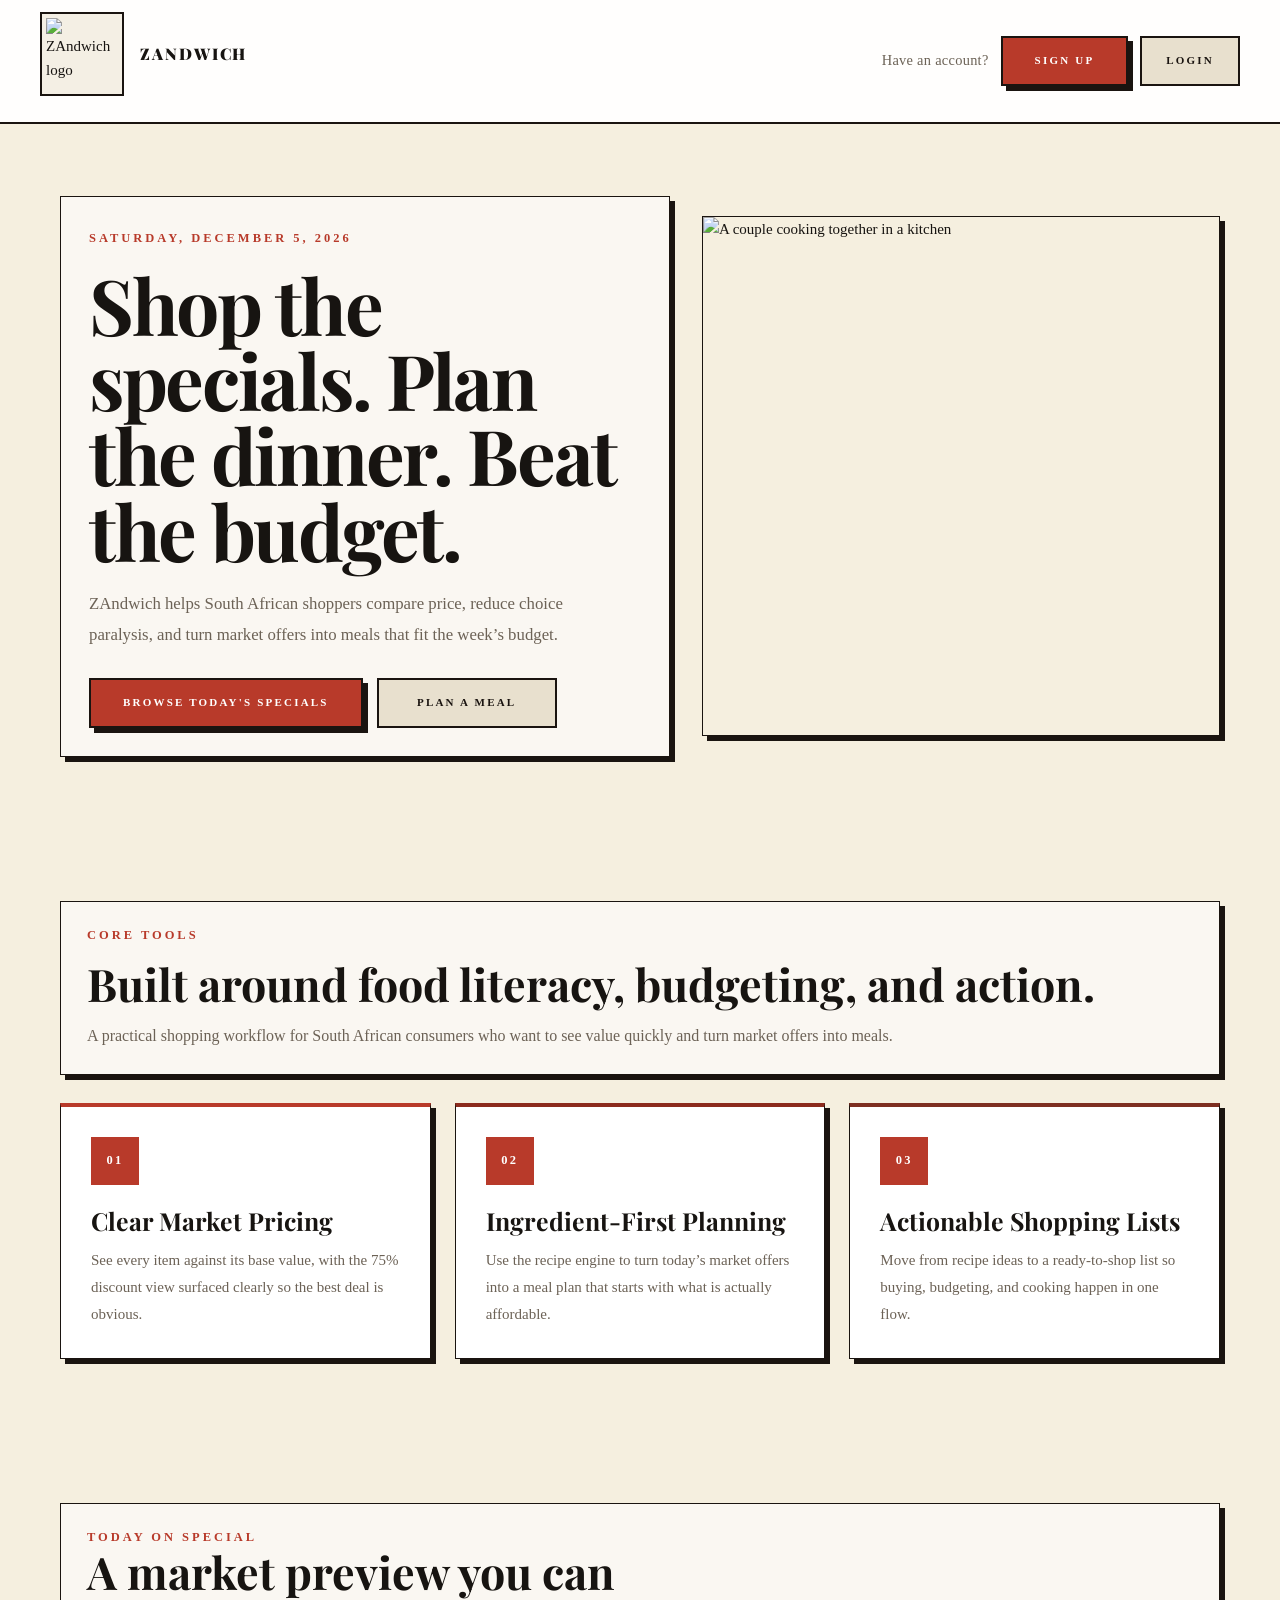
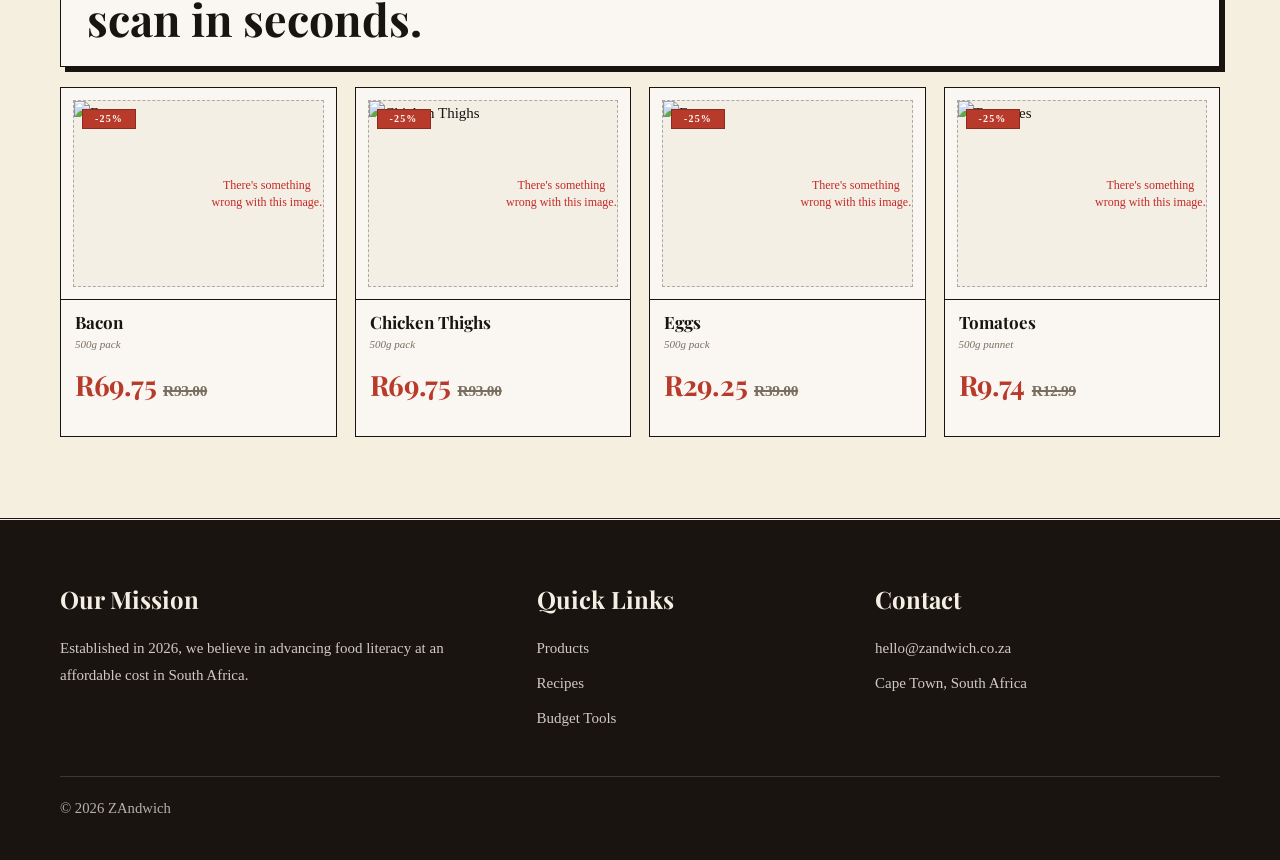
==== commit 3b99d207: "Reverted to old JSON implementation" ====
(no text change in the page or its own stylesheets)
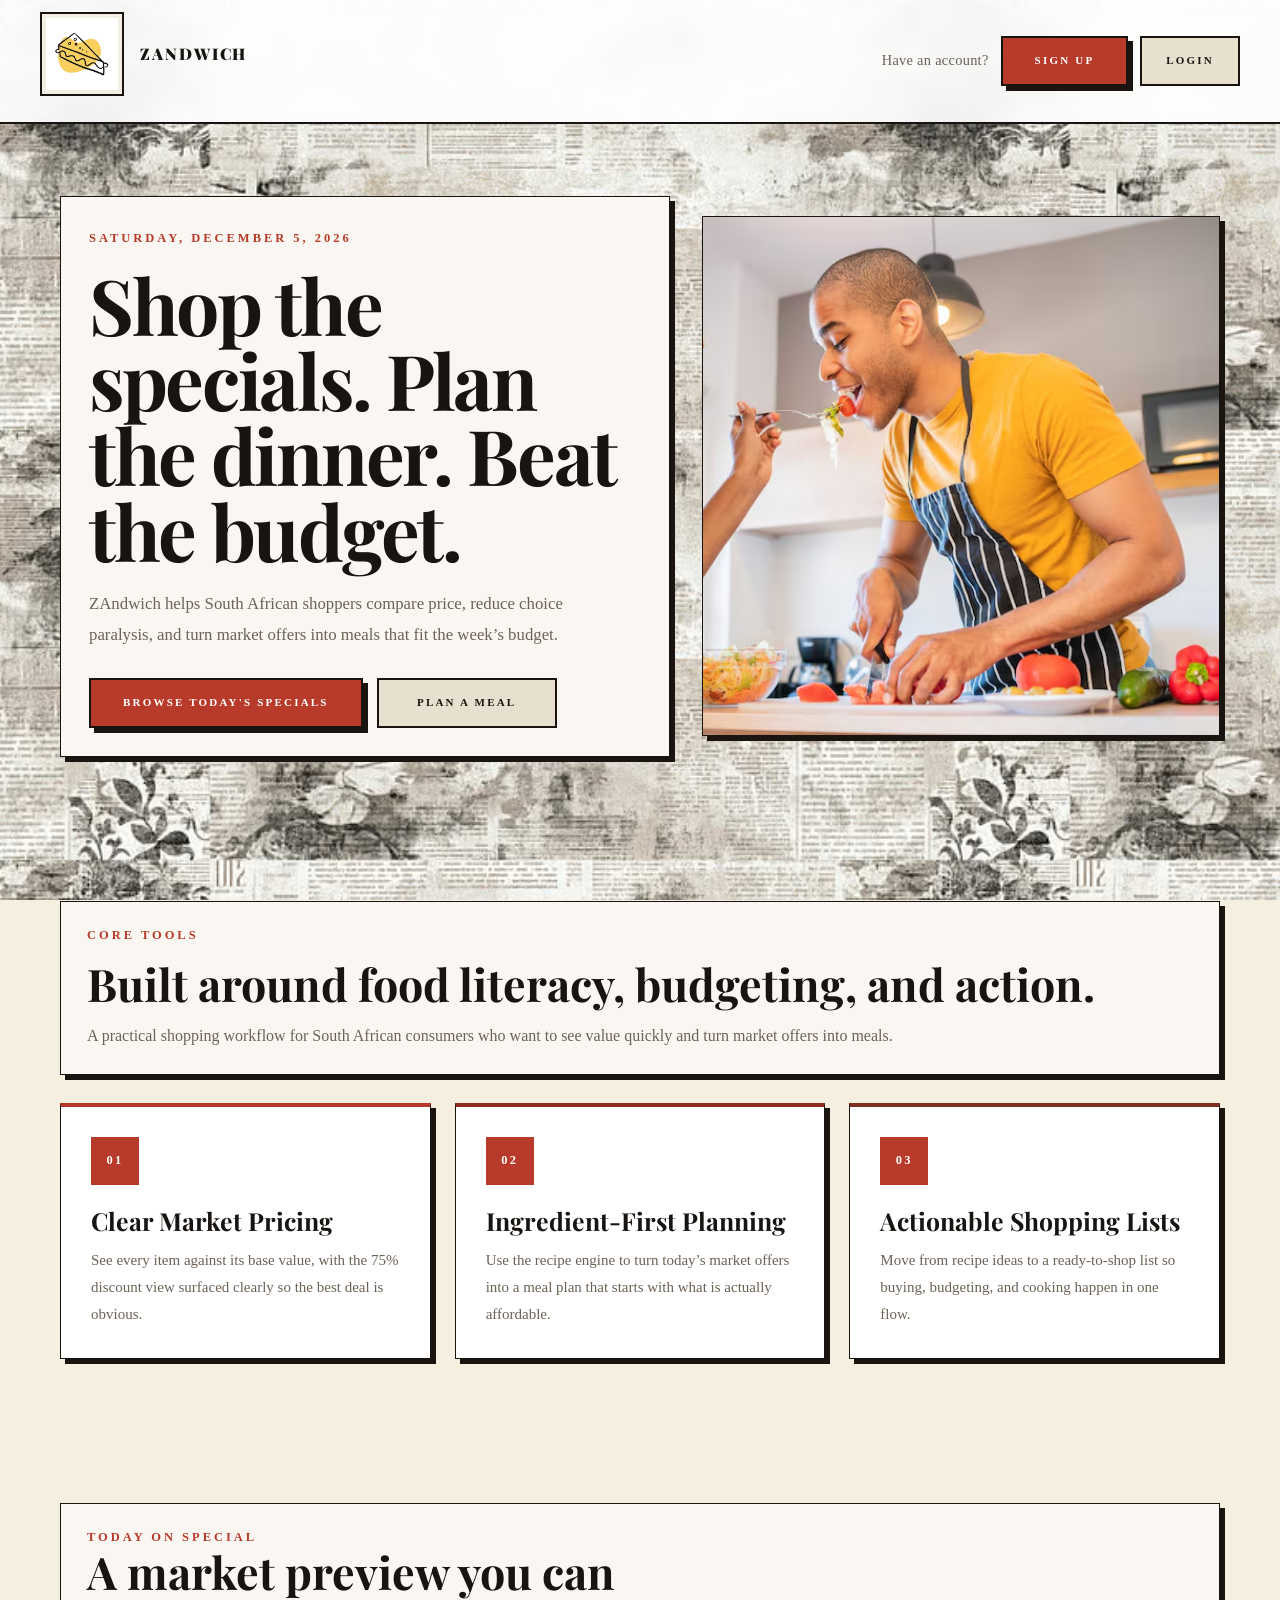
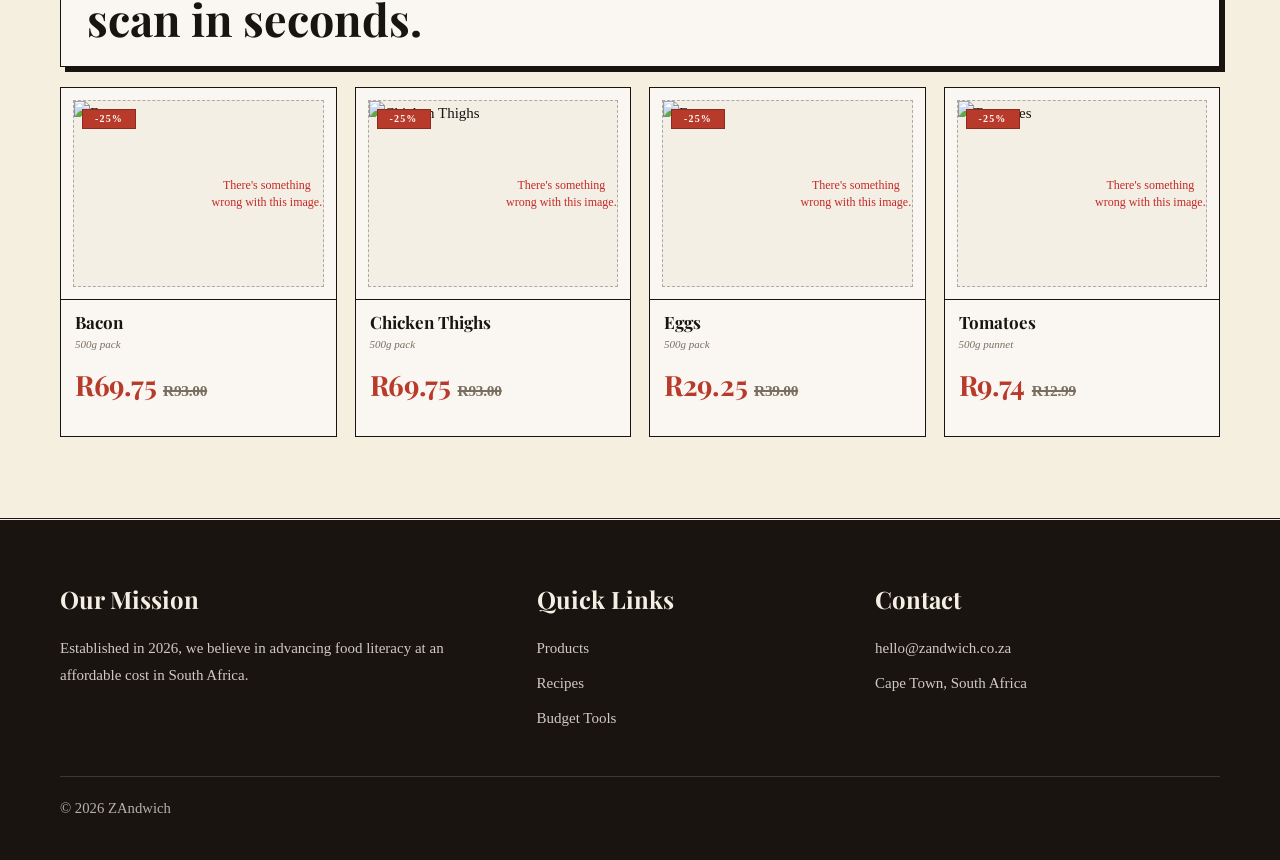
==== commit 2ef78fe6: "Fixed the media not showing up." ====
--- a/docs/index.html
+++ b/docs/index.html
@@ -7,15 +7,15 @@
   <link rel="preconnect" href="https://fonts.googleapis.com">
   <link rel="preconnect" href="https://fonts.gstatic.com" crossorigin>
   <link href="https://fonts.googleapis.com/css2?family=Inter:wght@400;500;600;700;800&family=Playfair+Display:wght@700;800;900&display=swap" rel="stylesheet">
-  <link rel="icon" type="image/jpeg" href="../Media/sandwich-simple-doodle-illustration-vector.jpg">
-  <link rel="apple-touch-icon" href="../Media/sandwich-simple-doodle-illustration-vector.jpg">
+  <link rel="icon" type="image/jpeg" href="Media/sandwich-simple-doodle-illustration-vector.jpg">
+  <link rel="apple-touch-icon" href="Media/sandwich-simple-doodle-illustration-vector.jpg">
   <link rel="stylesheet" href="style.css">
 </head>
 <body class="landing-page">
   <header class="landing-header">
     <div class="landing-container landing-header__inner">
       <a href="home.html" class="landing-brand" aria-label="Go to home page">
-        <img class="site-logo site-logo--landing" src="../Media/sandwich-simple-doodle-illustration-vector.jpg" alt="ZAndwich logo" loading="eager">
+        <img class="site-logo site-logo--landing" src="Media/sandwich-simple-doodle-illustration-vector.jpg" alt="ZAndwich logo" loading="eager">
         <span class="landing-brand__wordmark">ZAndwich</span>
       </a>
       <div class="landing-header__auth">
@@ -40,7 +40,7 @@
             </div>
           </div>
           <div class="split-hero__media">
-            <img src="../Media/portrait-young-latin-couple-cooking-together-kitchen-home_58466-15643.avif" alt="A couple cooking together in a kitchen" loading="eager">
+            <img src="Media/portrait-young-latin-couple-cooking-together-kitchen-home_58466-15643.avif" alt="A couple cooking together in a kitchen" loading="eager">
           </div>
         </div>
       </div>
--- a/docs/style.css
+++ b/docs/style.css
@@ -14,8 +14,8 @@
   --rule: #1A1410;
   --card-bg: #FAF7F2;
   --paper-base: #f5efdf;
-  --paper-texture-url-primary: url('../Media/pngtree-newspaper-textured-background-with-grunge-and-vintage-elements-in-a-white-image_17281530.jpg');
-  --paper-texture-url-secondary: url('../Media/istockphoto-1355531876-612x612.jpg');
+  --paper-texture-url-primary: url('Media/pngtree-newspaper-textured-background-with-grunge-and-vintage-elements-in-a-white-image_17281530.jpg');
+  --paper-texture-url-secondary: url('Media/istockphoto-1355531876-612x612.jpg');
 }
 
 html { scroll-behavior: smooth; }
@@ -3187,7 +3187,7 @@
     box-shadow: 10px 10px 0 rgba(26, 20, 16, 0.1);
     background-image:
       linear-gradient(180deg, rgba(0, 0, 0, 0.05) 35%, rgba(0, 0, 0, 0.48) 100%),
-      url('../Media/portrait-young-latin-couple-cooking-together-kitchen-home_58466-15643.avif');
+      url('Media/portrait-young-latin-couple-cooking-together-kitchen-home_58466-15643.avif');
     background-repeat: no-repeat, no-repeat;
     background-size: cover, cover;
     background-position: 80% 18%, 80% 18%;
